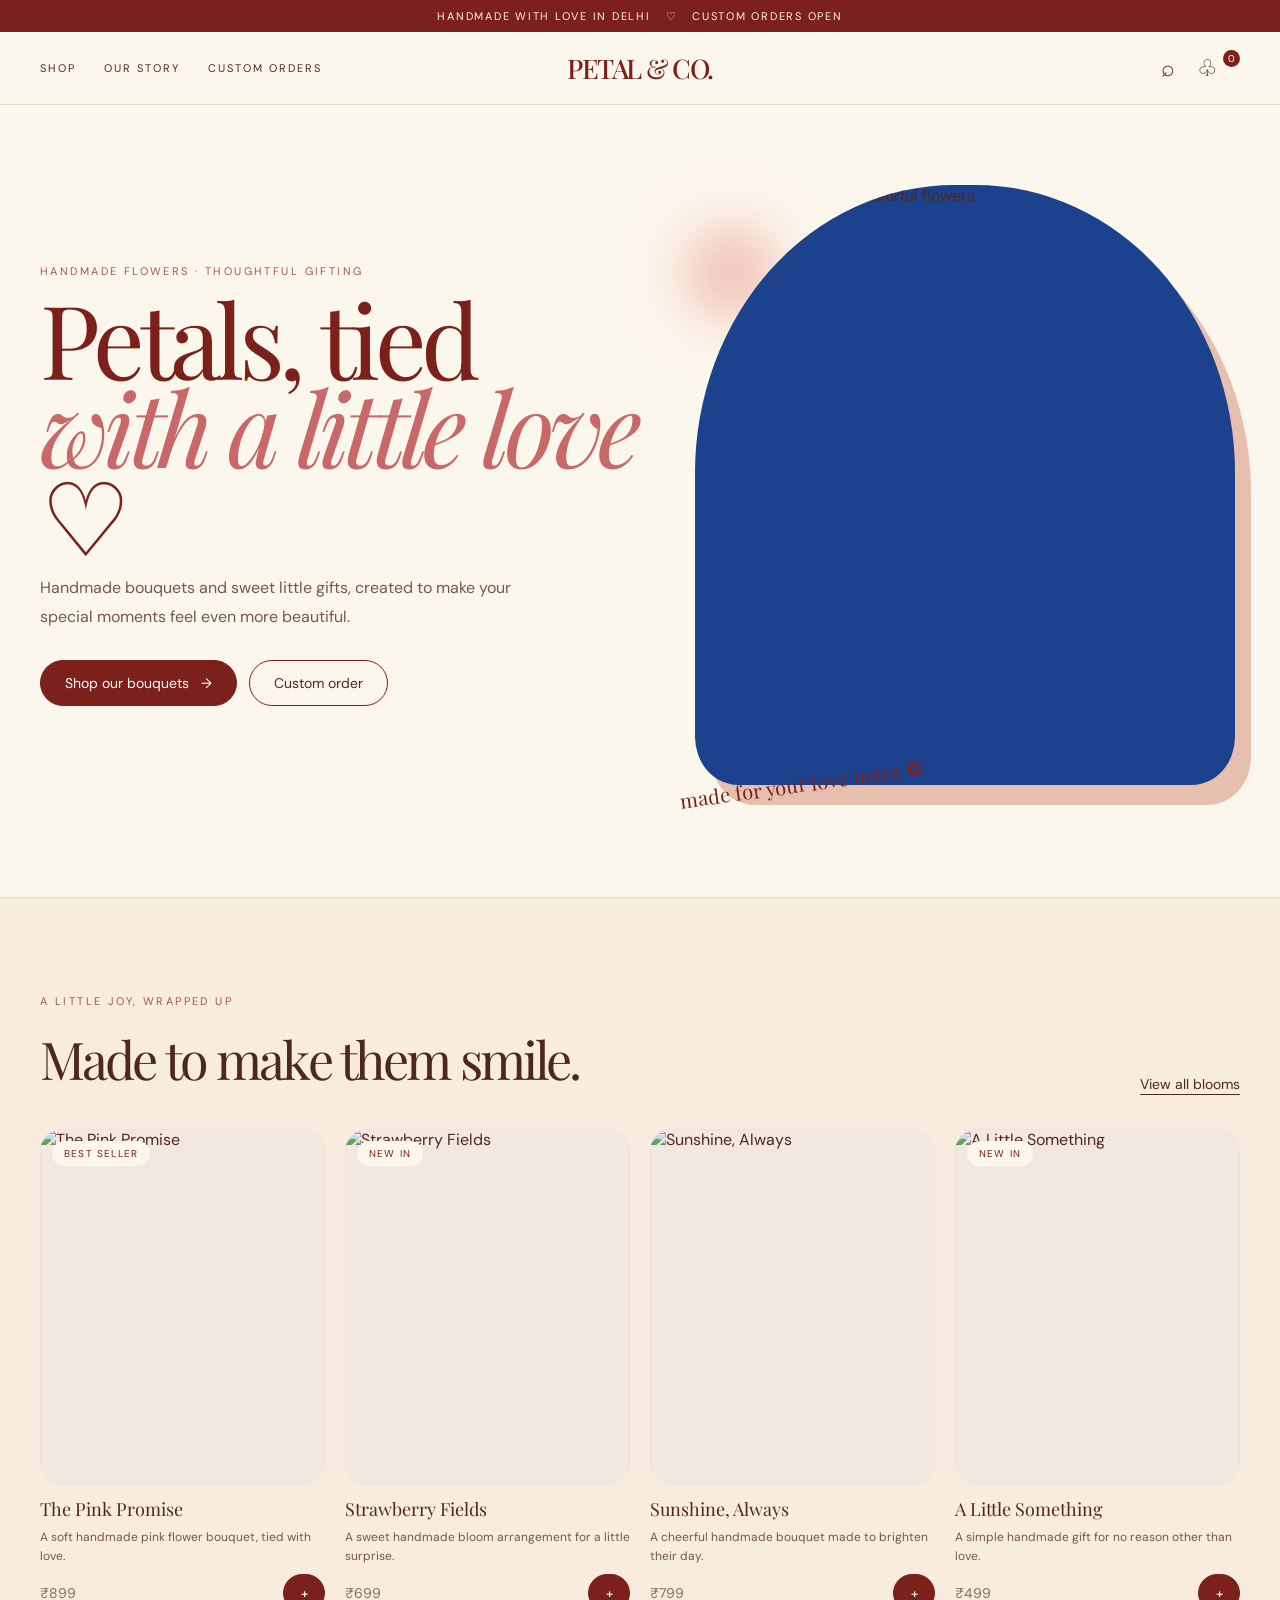
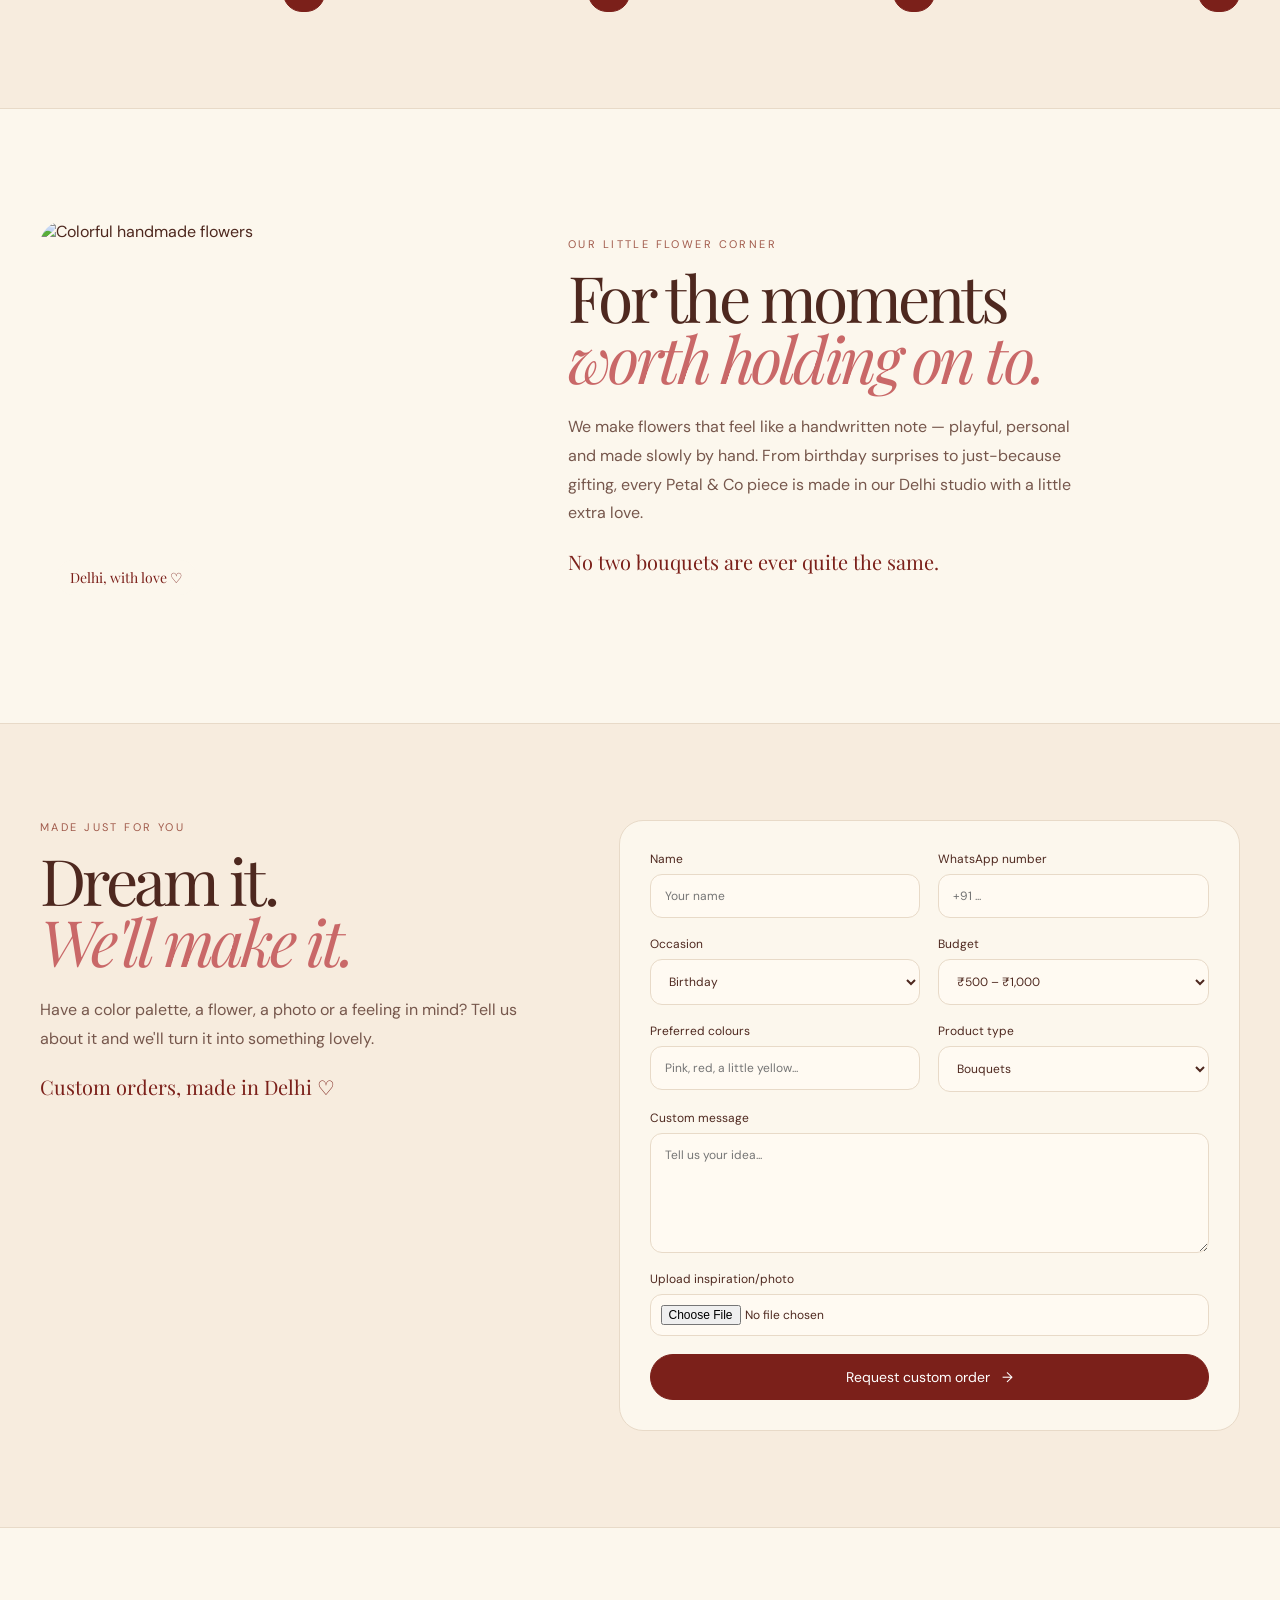
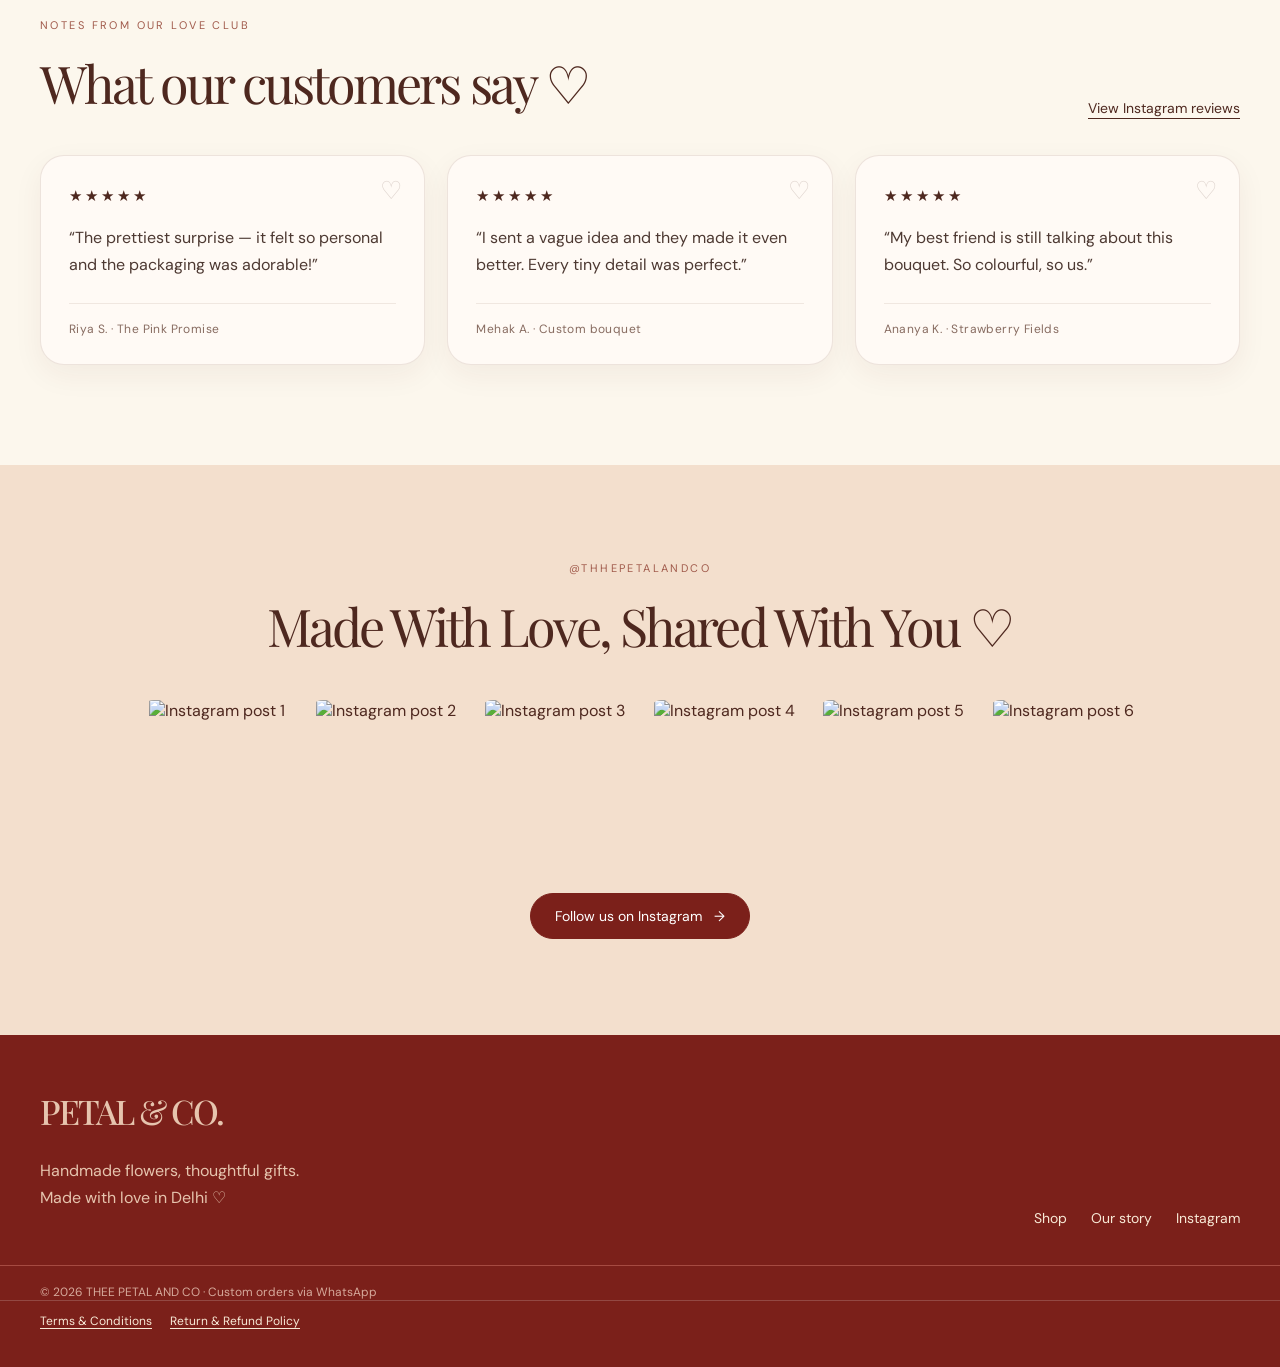
==== index.html @ c120585d "Add files via upload" ====
<!doctype html>
<html lang="en">

<head>
  <meta charset="UTF-8">

  <meta
    name="viewport"
    content="width=device-width, initial-scale=1"
  >

  <meta
    name="description"
    content="Handmade bouquets and thoughtful gifts from THEE PETAL AND CO., made with love in Delhi."
  >

  <title>
    THEE PETAL AND CO. — Handmade flowers, tied with love
  </title>

  <link rel="stylesheet" href="style.css">
</head>


<body>


  <div class="announcement">
    HANDMADE WITH LOVE IN DELHI
    <span>♡</span>
    CUSTOM ORDERS OPEN
  </div>


  <header class="site-header">

    <div class="nav-wrap">

      <button
        class="icon-button mobile-only"
        id="menu-open"
        aria-label="Open menu"
      >
        ☰
      </button>


      <nav class="desktop-nav">

        <a href="shop.html">
          Shop
        </a>

        <a href="#story">
          Our story
        </a>

        <a href="#custom">
          Custom orders
        </a>

      </nav>


      <a class="brand" href="#top">
        PETAL <span>&amp;</span> CO.
      </a>


      <div class="actions">

        <button
          class="icon-button search-button"
          aria-label="Search"
          type="button"
        >
          ⌕
        </button>

        <button
          class="icon-button"
          id="bag-button"
          aria-label="Shopping bag"
          type="button"
        >
          ♧
        </button>

        <span
          class="cart-count"
          id="cart-count"
          hidden
        >
          0
        </span>

      </div>

    </div>

  </header>


  <!-- SEARCH OVERLAY -->

  <div
    class="search-overlay"
    id="search-overlay"
    aria-hidden="true"
  >

    <div class="search-overlay-inner">

      <div class="search-top">

        <p class="eyebrow">
          find your little something
        </p>

        <button
          type="button"
          class="search-close"
          id="search-close"
          aria-label="Close search"
        >
          ×
        </button>

      </div>


      <div class="search-box">

        <span class="search-symbol">
          ⌕
        </span>

        <input
          type="search"
          id="product-search"
          placeholder="Search bouquets, gifts..."
          autocomplete="off"
        >

        <button
          type="button"
          id="search-clear"
          aria-label="Clear search"
          hidden
        >
          ×
        </button>

      </div>


      <div
        class="search-hint"
        id="search-hint"
      >
        Try “pink”, “bouquet” or “gift”
      </div>


      <div
        class="search-results"
        id="search-results"
      ></div>

    </div>

  </div>


  <!-- MOBILE MENU -->

  <aside
    class="mobile-drawer"
    id="mobile-drawer"
    aria-hidden="true"
  >

    <button
      class="drawer-close"
      id="menu-close"
      aria-label="Close menu"
    >
      ×
    </button>

    <nav>

      <a href="shop.html">
        Shop
      </a>

      <a href="#story">
        Our story
      </a>

      <a href="#custom">
        Custom orders
      </a>

    </nav>

  </aside>


  <div
    class="drawer-backdrop"
    id="drawer-backdrop"
  ></div>


  <!-- CART DRAWER -->

  <div
    class="cart-backdrop"
    id="cart-backdrop"
  ></div>


  <aside
    class="cart-drawer"
    id="cart-drawer"
  >

    <div class="cart-header">

      <h2>
        Your Bag
      </h2>

      <button
        type="button"
        class="cart-close"
        id="cart-close"
        aria-label="Close bag"
      >
        ×
      </button>

    </div>


    <div
      class="cart-items"
      id="cart-items"
    >

      <div
        class="cart-empty"
        id="cart-empty"
      >

        <p>
          Your bag is empty ♡
        </p>

        <a
          href="shop.html"
          class="button outline"
        >
          Continue shopping
        </a>

      </div>

    </div>


    <div class="cart-footer">

      <div class="cart-total-row">

        <span>
          Total
        </span>

        <strong id="cart-total">
          ₹0
        </strong>

      </div>


      <button
        type="button"
        class="button primary full customise-order"
        id="customise-order"
      >
        Customise / Order
        <span>→</span>
      </button>

    </div>

  </aside>


  <main id="top">


    <!-- HERO -->

    <section class="hero page-width">

      <div class="hero-copy">

        <p class="eyebrow">
          handmade flowers · thoughtful gifting
        </p>

        <h1>
          Petals, tied
          <br>
          <em>with a little love</em> ♡
        </h1>

        <p class="lead">
          Handmade bouquets and sweet little gifts,
          created to make your special moments feel
          even more beautiful.
        </p>

        <div class="button-row">

          <a
            class="button primary"
            href="shop.html"
          >
            Shop our bouquets
            <span>→</span>
          </a>

          <a
            class="button outline"
            href="#custom"
          >
            Custom order
          </a>

        </div>

      </div>


      <div class="hero-art">

        <div class="orb"></div>

        <div class="logo-frame">

          <img
            src="https://hebbkx1anhila5yf.public.blob.vercel-storage.com/799934652_18100947485058674_1029647408730804085_n-KwMiQW55khA2cXm9RGORSX95VHV2y5.jpg"
            alt="Petal & Co logo over colorful flowers"
          >

        </div>

        <p>
          made for your love notes ✿
        </p>

      </div>

    </section>


    <!-- SHOP PREVIEW -->

    <section
      class="shop-section"
      id="shop"
    >

      <div class="page-width">

        <div class="section-heading">

          <div>

            <p class="eyebrow">
              a little joy, wrapped up
            </p>

            <h2>
              Made to make them smile.
            </h2>

          </div>


          <a href="shop.html">
            View all blooms
          </a>

        </div>


        <div
          class="products"
          id="products"
        ></div>

      </div>

    </section>


    <!-- STORY -->

    <section
      class="story page-width"
      id="story"
    >

      <div class="story-image">

        <img
          src="https://images.unsplash.com/photo-1526047932273-341f2a7631f9?auto=format&fit=crop&w=900&q=85"
          alt="Colorful handmade flowers"
        >

        <span>
          Delhi, with love ♡
        </span>

      </div>


      <div class="story-copy">

        <p class="eyebrow">
          our little flower corner
        </p>

        <h2>
          For the moments
          <br>
          <em>worth holding on to.</em>
        </h2>

        <p class="lead">
          We make flowers that feel like a handwritten
          note — playful, personal and made slowly by
          hand. From birthday surprises to just-because
          gifting, every Petal &amp; Co piece is made in
          our Delhi studio with a little extra love.
        </p>

        <p class="signature">
          No two bouquets are ever quite the same.
        </p>

      </div>

    </section>


    <!-- CUSTOM ORDER -->

    <section
      class="custom-section"
      id="custom"
    >

      <div class="custom-grid page-width">


        <div class="custom-copy">

          <p class="eyebrow">
            made just for you
          </p>

          <h2>
            Dream it.
            <br>
            <em>We'll make it.</em>
          </h2>

          <p>
            Have a color palette, a flower, a photo
            or a feeling in mind? Tell us about it and
            we'll turn it into something lovely.
          </p>

          <p class="signature">
            Custom orders, made in Delhi ♡
          </p>

        </div>


        <form
          class="custom-form"
          id="custom-form"
          action="https://script.google.com/macros/s/AKfycbwiGE4hTomAmuLKBkcWrBIxkSrXA91c80O09oahNABFZpQYgQApSgpXk7b2-28GDaDP/exec"
          method="POST"
          target="hidden-form"
        >


          <label>

            Name

            <input
              required
              name="name"
              placeholder="Your name"
            >

          </label>


          <label>

            WhatsApp number

            <input
              required
              name="whatsapp"
              placeholder="+91 ..."
            >

          </label>


          <label>

            Occasion

            <select name="occasion">

              <option>Birthday</option>
              <option>Anniversary</option>
              <option>Just because</option>
              <option>Other</option>

            </select>

          </label>


          <label>

            Budget

            <select
              name="budget"
              id="budget"
            >

              <option value="₹500 – ₹1,000">
                ₹500 – ₹1,000
              </option>

              <option value="₹1,000 – ₹2,000">
                ₹1,000 – ₹2,000
              </option>

              <option value="₹2,000+">
                ₹2,000+
              </option>

            </select>

          </label>


          <label>

            Preferred colours

            <input
              name="colours"
              placeholder="Pink, red, a little yellow..."
            >

          </label>


          <label>

            Product type

            <select
              name="product"
              id="product"
            >

              <option value="Bouquets">
                Bouquets
              </option>

              <option value="Handmade Flowers">
                Handmade Flowers
              </option>

              <option value="Gift Hampers">
                Gift Hampers
              </option>

              <option value="Birthday Gifts">
                Birthday Gifts
              </option>

              <option value="Anniversary Gifts">
                Anniversary Gifts
              </option>

              <option value="Just Because">
                Just Because
              </option>

              <option value="Custom Gifts">
                Custom Gifts
              </option>

            </select>

          </label>


          <label class="full">

            Custom message

            <textarea
              name="message"
              id="message"
              rows="3"
              placeholder="Tell us your idea..."
            ></textarea>

          </label>


          <label class="full file-label">

            Upload inspiration/photo

            <input
              type="file"
              id="photo"
              name="photo"
              accept="image/*"
            >

            <input
              type="hidden"
              id="photoData"
              name="photoData"
            >

            <input
              type="hidden"
              id="photoName"
              name="photoName"
            >

            <input
              type="hidden"
              id="photoMimeType"
              name="photoMimeType"
            >

          </label>


          <button
            class="button primary full"
            type="submit"
          >
            Request custom order
            <span>→</span>
          </button>


          <p
            class="form-success full"
            id="form-success"
            hidden
          >
            Thank you — your request has been received ♡
          </p>


        </form>

      </div>

    </section>


    <!-- HIDDEN SUBMISSION FRAME -->

    <iframe
      name="hidden-form"
      style="display:none;"
    ></iframe>


    <!-- REVIEWS -->

    <section class="reviews page-width">

      <div class="section-heading">

        <div>

          <p class="eyebrow">
            notes from our love club
          </p>

          <h2>
            What our customers say ♡
          </h2>

        </div>

        <a
          href="https://instagram.com/thhepetalandco"
          target="_blank"
          rel="noreferrer"
        >
          View Instagram reviews
        </a>

      </div>


      <div class="review-grid">


        <article>

          <div class="stars">
            ★★★★★
          </div>

          <p>
            “The prettiest surprise — it felt so
            personal and the packaging was adorable!”
          </p>

          <small>
            Riya S. · The Pink Promise
          </small>

        </article>


        <article>

          <div class="stars">
            ★★★★★
          </div>

          <p>
            “I sent a vague idea and they made it
            even better. Every tiny detail was perfect.”
          </p>

          <small>
            Mehak A. · Custom bouquet
          </small>

        </article>


        <article>

          <div class="stars">
            ★★★★★
          </div>

          <p>
            “My best friend is still talking about
            this bouquet. So colourful, so us.”
          </p>

          <small>
            Ananya K. · Strawberry Fields
          </small>

        </article>


      </div>

    </section>


    <!-- INSTAGRAM -->

    <section class="instagram">

      <div class="page-width center">

        <p class="eyebrow">
          @thhepetalandco
        </p>

        <h2>
          Made With Love, Shared With You ♡
        </h2>

        <div
          class="instagram-grid"
          id="instagram-grid"
        ></div>

        <a
          class="button primary"
          href="https://instagram.com/thhepetalandco"
          target="_blank"
          rel="noreferrer"
        >
          Follow us on Instagram
          <span>→</span>
        </a>

      </div>

    </section>


  </main>


  <!-- FOOTER -->

  <footer>

    <div class="footer-inner page-width">

      <div>

        <p class="footer-brand">
          PETAL <span>&amp;</span> CO.
        </p>

        <p>
          Handmade flowers, thoughtful gifts.
          <br>
          Made with love in Delhi ♡
        </p>

      </div>


      <div class="footer-links">

        <a href="shop.html">
          Shop
        </a>

        <a href="#story">
          Our story
        </a>

        <a
          href="https://instagram.com/thhepetalandco"
          target="_blank"
          rel="noreferrer"
        >
          Instagram
        </a>

      </div>

    </div>


    <div class="copyright page-width">

      © 2026 THEE PETAL AND CO ·
      Custom orders via WhatsApp

    </div>

    <div class="policy-links page-width">
      <a href="terms.html">Terms &amp; Conditions</a>
      <a href="refund.html">Return &amp; Refund Policy</a>
    </div>

  </footer>


  <script src="script.js"></script>


</body>

</html>
---- style.css ----
@import url('https://fonts.googleapis.com/css2?family=DM+Sans:wght@400;500;600&family=Playfair+Display:ital,wght@0,400;0,500;1,400&display=swap');

:root{
  --cream:#fcf7ed;
  --paper:#f7ecde;
  --pink:#e8b5aa;
  --blush:#f3dfcd;
  --red:#7b201a;
  --red-dark:#5d1713;
  --brown:#4e281f;
  --muted:#76574c;
  --line:#e8dac8;
}

*{
  box-sizing:border-box;
}

html{
  scroll-behavior:smooth;
}

body{
  margin:0;
  background:var(--cream);
  color:var(--brown);
  font-family:'DM Sans',sans-serif;
}

body.cart-open,
body.menu-open,
body.search-open{
  overflow:hidden;
}

a{
  color:inherit;
  text-decoration:none;
}

button,
input,
select,
textarea{
  font:inherit;
}

button{
  cursor:pointer;
}

.page-width{
  max-width:1280px;
  margin:auto;
  padding-left:40px;
  padding-right:40px;
}

/* ANNOUNCEMENT */

.announcement{
  background:var(--red);
  color:#fff4df;
  text-align:center;
  padding:9px 16px;
  font-size:11px;
  letter-spacing:.16em;
}

.announcement span{
  margin:0 10px;
}

/* HEADER */

.site-header{
  position:sticky;
  top:0;
  z-index:20;
  background:rgba(252,247,237,.95);
  border-bottom:1px solid var(--line);
  backdrop-filter:blur(12px);
}

.nav-wrap{
  max-width:1280px;
  margin:auto;
  height:72px;
  padding:0 40px;
  display:flex;
  align-items:center;
  justify-content:space-between;
}

.desktop-nav{
  display:flex;
  gap:28px;
  font-size:11px;
  text-transform:uppercase;
  letter-spacing:.18em;
}

.brand,
.footer-brand{
  position:absolute;
  left:50%;
  transform:translateX(-50%);
  font-family:'Playfair Display',serif;
  font-size:27px;
  font-weight:500;
  letter-spacing:-.06em;
  color:var(--red);
}

.brand span,
.footer-brand span{
  font-weight:400;
}

.actions{
  display:flex;
  align-items:center;
  gap:4px;
  margin-left:auto;
}

.icon-button{
  border:0;
  background:transparent;
  border-radius:50%;
  padding:9px;
  font-size:23px;
  color:var(--brown);
}

.icon-button:hover{
  background:#f3e5d2;
}

.cart-count{
  background:var(--red);
  color:#fff;
  border-radius:50%;
  font-size:10px;
  width:17px;
  height:17px;
  display:grid;
  place-items:center;
  margin-left:-8px;
  margin-top:-20px;
}

.mobile-only{
  display:none;
}

/* PREMIUM SEARCH */

.search-overlay{
  position:fixed;
  inset:0;
  z-index:200;
  background:rgba(252,247,237,.97);
  backdrop-filter:blur(18px);
  opacity:0;
  visibility:hidden;
  pointer-events:none;
  transition:opacity .3s ease,visibility .3s ease;
}

.search-overlay.open{
  opacity:1;
  visibility:visible;
  pointer-events:auto;
}

.search-overlay-inner{
  width:min(900px,92%);
  margin:0 auto;
  padding-top:90px;
}

.search-top{
  display:flex;
  align-items:center;
  justify-content:space-between;
  margin-bottom:28px;
}

.search-top .eyebrow{
  margin:0;
}

.search-close{
  width:46px;
  height:46px;
  border:1px solid var(--line);
  background:#fffaf2;
  border-radius:50%;
  font-size:28px;
  line-height:1;
  color:var(--brown);
  transition:.2s;
}

.search-close:hover{
  background:var(--red);
  color:#fff;
  border-color:var(--red);
}

.search-box{
  display:flex;
  align-items:center;
  gap:14px;
  background:#fffaf2;
  border:1px solid var(--line);
  border-radius:20px;
  padding:7px 12px 7px 20px;
  box-shadow:0 15px 45px rgba(78,40,31,.08);
}

.search-symbol{
  font-size:27px;
  color:var(--red);
}

#product-search{
  flex:1;
  border:0;
  outline:0;
  background:transparent;
  color:var(--brown);
  font-size:18px;
  padding:15px 0;
}

#product-search::placeholder{
  color:#aa8b7d;
}

#search-clear{
  border:0;
  background:transparent;
  width:40px;
  height:40px;
  border-radius:50%;
  font-size:24px;
  color:#8d6b60;
}

#search-clear:hover{
  background:#f3dfd2;
}

.search-hint{
  padding:18px 4px;
  color:#98766a;
  font-size:12px;
  letter-spacing:.04em;
}

.search-results{
  display:grid;
  gap:12px;
  max-height:58vh;
  overflow-y:auto;
  padding-right:5px;
}

.search-result-card{
  display:flex;
  align-items:center;
  gap:18px;
  background:#fffaf2;
  border:1px solid var(--line);
  border-radius:18px;
  padding:12px;
  cursor:pointer;
  transition:transform .2s ease,box-shadow .2s ease,border-color .2s ease;
}

.search-result-card:hover{
  transform:translateY(-2px);
  border-color:#d9b6a8;
  box-shadow:0 12px 30px rgba(78,40,31,.08);
}

.search-result-card img{
  width:76px;
  height:86px;
  object-fit:cover;
  border-radius:12px;
  flex-shrink:0;
}

.search-result-info{
  flex:1;
  min-width:0;
}

.search-result-info span{
  display:inline-block;
  font-size:9px;
  text-transform:uppercase;
  letter-spacing:.13em;
  color:var(--red);
  margin-bottom:5px;
}

.search-result-info h3{
  margin:0;
  font-family:'Playfair Display',serif;
  font-size:20px;
  font-weight:400;
  color:var(--brown);
}

.search-result-info p{
  margin:6px 0 0;
  color:#8b6b5e;
  font-size:13px;
}

.search-add-button{
  width:42px;
  height:42px;
  flex-shrink:0;
  border:0;
  border-radius:50%;
  background:var(--red);
  color:#fff;
  font-size:25px;
  line-height:1;
  transition:.2s;
}

.search-add-button:hover{
  background:var(--red-dark);
  transform:scale(1.05);
}

.search-no-results{
  text-align:center;
  padding:70px 20px;
  background:#fffaf2;
  border:1px solid var(--line);
  border-radius:22px;
}

.search-no-icon{
  font-family:'Playfair Display',serif;
  font-size:42px;
  color:var(--red);
  margin-bottom:10px;
}

.search-no-results h3{
  margin:0 0 8px;
  font-family:'Playfair Display',serif;
  font-size:28px;
  font-weight:400;
}

.search-no-results p{
  margin:0;
  color:#8d6b60;
  font-size:14px;
}

/* HERO */

.hero{
  display:grid;
  grid-template-columns:1.05fr .95fr;
  align-items:center;
  gap:40px;
  padding-top:80px;
  padding-bottom:112px;
}

.eyebrow{
  font-size:11px;
  letter-spacing:.22em;
  text-transform:uppercase;
  color:#a05a4b;
  margin:0 0 16px;
}

.hero h1,
.story h2,
.custom-copy h2,
h2{
  font-family:'Playfair Display',serif;
  font-weight:400;
  letter-spacing:-.055em;
}

.hero h1{
  font-size:clamp(62px,8vw,112px);
  line-height:.86;
  color:var(--red);
  margin:0;
}

.hero h1 em,
h2 em{
  color:#c96868;
  font-weight:400;
}

.lead{
  font-size:16px;
  line-height:1.8;
  color:var(--muted);
  max-width:520px;
}

.button-row{
  display:flex;
  gap:12px;
  flex-wrap:wrap;
  margin-top:28px;
}

.button{
  border-radius:999px;
  border:1px solid var(--red);
  padding:13px 24px;
  font-size:14px;
  display:inline-block;
  transition:.2s;
}

.button span{
  margin-left:8px;
}

.button.primary{
  background:var(--red);
  color:#fff;
  border-color:var(--red);
}

.button.primary:hover{
  background:var(--red-dark);
}

.button.outline:hover{
  background:#f4dfd2;
}


/* HERO ART */

.hero-art{
  position:relative;
  max-width:540px;
  margin:auto;
  width:100%;
}

.orb{
  position:absolute;
  left:-12px;
  top:40px;
  width:96px;
  height:96px;
  border-radius:50%;
  background:#f2c4ba;
  filter:blur(25px);
}

.logo-frame{
  position:relative;
  aspect-ratio:.9;
  overflow:hidden;
  border-radius:48% 48% 8% 8%;
  background:#1d428d;
  box-shadow:16px 20px 0 #e7bfae;
}

.logo-frame img,
.story-image img{
  width:100%;
  height:100%;
  display:block;
  object-fit:cover;
}

.hero-art>p{
  position:absolute;
  bottom:-32px;
  left:-16px;
  transform:rotate(-8deg);
  font:20px 'Playfair Display',serif;
  color:var(--red);
}


/* SHOP */

.shop-section{
  background:var(--paper);
  border-top:1px solid var(--line);
  border-bottom:1px solid var(--line);
  padding:96px 0;
}

.section-heading{
  display:flex;
  align-items:end;
  justify-content:space-between;
  gap:20px;
  margin-bottom:36px;
}

.section-heading h2{
  font-size:52px;
  margin:0;
}

.section-heading>a{
  text-decoration:underline;
  text-underline-offset:5px;
  font-size:14px;
}


/* PRODUCTS */

.products{
  display:grid;
  grid-template-columns:repeat(4,1fr);
  gap:20px;
}

.product-card{
  min-width:0;
}

.product-image-wrap{
  position:relative;
  aspect-ratio:.82;
  border-radius:22px;
  overflow:hidden;
  background:#e6d2bd;
}

.product-image{
  width:100%;
  height:100%;
  display:block;
  object-fit:cover;
  transition:transform .5s;
}

.product-card:hover .product-image{
  transform:scale(1.05);
}

.product-image-wrap:after{
  content:'';
  position:absolute;
  inset:0;
  box-shadow:inset 0 0 0 1px rgba(78,40,31,.04);
  pointer-events:none;
}

.product-tag{
  position:absolute;
  top:12px;
  left:12px;
  z-index:2;
  border-radius:999px;
  background:var(--cream);
  padding:6px 12px;
  font-size:10px;
  text-transform:uppercase;
  letter-spacing:.12em;
  color:var(--red);
}

.product-heart{
  position:absolute;
  top:12px;
  right:12px;
  z-index:3;
  border:0;
  background:rgba(255,255,255,.92);
  border-radius:50%;
  width:42px;
  height:42px;
  font-size:20px;
  color:var(--red);
}

.product-heart.saved{
  color:var(--red);
}

.product-info{
  padding-top:12px;
}

.product-info h3{
  font:18px 'Playfair Display',serif;
  margin:0;
}

.product-bottom{
  display:flex;
  align-items:center;
  justify-content:space-between;
  gap:8px;
}

.product-price{
  color:#8b6b5e;
  font-size:14px;
  margin-top:5px;
}

.add-to-bag{
  border:0;
  background:rgba(255,255,255,.92);
  border-radius:50%;
  width:42px;
  height:42px;
  font-size:21px;
  color:var(--brown);
  flex-shrink:0;
}

.add-to-bag:hover{
  background:#fff;
}


/* STORY */

.story{
  display:grid;
  grid-template-columns:.8fr 1.2fr;
  align-items:center;
  gap:80px;
  padding-top:112px;
  padding-bottom:112px;
}

.story-image{
  position:relative;
  max-width:390px;
  aspect-ratio:1;
  overflow:hidden;
  border-radius:24px;
}

.story-image span{
  position:absolute;
  left:16px;
  bottom:16px;
  background:var(--cream);
  padding:8px 14px;
  border-radius:999px;
  font:14px 'Playfair Display',serif;
  color:var(--red);
}

.story h2{
  font-size:64px;
  line-height:.95;
  margin:0 0 24px;
}

.signature{
  font:20px 'Playfair Display',serif;
  color:var(--red);
}


/* CUSTOM ORDER */

.custom-section{
  background:var(--paper);
  border-top:1px solid var(--line);
  border-bottom:1px solid var(--line);
  padding:96px 0;
}

.custom-grid{
  display:grid;
  grid-template-columns:.9fr 1.1fr;
  gap:70px;
  align-items:start;
}

.custom-copy h2{
  font-size:64px;
  line-height:.95;
  margin:0 0 24px;
}

.custom-copy>p:not(.eyebrow):not(.signature){
  color:var(--muted);
  line-height:1.8;
  max-width:480px;
}


/* CUSTOM FORM */

.custom-form{
  background:var(--cream);
  border:1px solid var(--line);
  border-radius:24px;
  padding:30px;
  display:grid;
  grid-template-columns:1fr 1fr;
  gap:18px;
}

.custom-form label{
  display:flex;
  flex-direction:column;
  gap:7px;
  font-size:12px;
  color:var(--brown);
}

.custom-form .full{
  grid-column:1 / -1;
}

.custom-form input,
.custom-form select,
.custom-form textarea{
  width:100%;
  border:1px solid var(--line);
  background:#fffaf2;
  color:var(--brown);
  border-radius:12px;
  padding:13px 14px;
  outline:none;
}

.custom-form input:focus,
.custom-form select:focus,
.custom-form textarea:focus{
  border-color:#b77a6d;
}

.custom-form textarea{
  min-height:120px;
  resize:vertical;
}

.custom-form input[type="file"]{
  padding:10px;
}

#form-success{
  background:#e7f1df;
  color:#38552d;
  border-radius:12px;
  padding:12px 14px;
  font-size:13px;
}

/* REVIEWS */

.reviews{
  padding-top:90px;
  padding-bottom:100px;
}

.reviews .section-heading{
  margin-bottom:38px;
}

.review-grid{
  display:grid;
  grid-template-columns:repeat(3,1fr);
  gap:22px;
}

.review-grid article{
  position:relative;
  background:#fffaf5;
  border:1px solid rgba(111,58,45,.12);
  border-radius:24px;
  padding:30px 28px 27px;
  min-height:205px;
  display:flex;
  flex-direction:column;
  justify-content:space-between;
  box-shadow:0 10px 30px rgba(79,42,31,.06);
  transition:transform .25s ease,box-shadow .25s ease;
}

.review-grid article:hover{
  transform:translateY(-5px);
  box-shadow:0 16px 35px rgba(79,42,31,.10);
}

.stars{
  font-size:15px;
  letter-spacing:3px;
  margin-bottom:18px;
}

.review-grid article p{
  margin:0;
  color:#4d3932;
  font-size:16px;
  line-height:1.7;
}

.review-grid article small{
  display:block;
  margin-top:24px;
  padding-top:17px;
  border-top:1px solid rgba(111,58,45,.10);
  color:#876b60;
  font-size:12px;
  letter-spacing:.4px;
}

.review-grid article::after{
  content:"♡";
  position:absolute;
  right:22px;
  top:18px;
  font-size:25px;
  opacity:.18;
}


/* INSTAGRAM */

.instagram{
  background:var(--blush);
  padding:96px 0;
  text-align:center;
}

.center h2{
  font-size:52px;
  margin:0;
}

.instagram-grid{
  display:grid;
  grid-template-columns:repeat(6,1fr);
  gap:16px;
  margin:40px auto;
  max-width:1000px;
}

.instagram-grid a{
  aspect-ratio:1;
  overflow:hidden;
  border-radius:14px;
}

.instagram-grid img{
  width:100%;
  height:100%;
  object-fit:cover;
  transition:.5s;
}

.instagram-grid a:hover img{
  transform:scale(1.1);
}


/* FOOTER */

footer{
  background:var(--red);
  color:#f8e9d6;
  padding:48px 0 22px;
}

.footer-inner{
  display:flex;
  justify-content:space-between;
  align-items:end;
  gap:30px;
}

.footer-brand{
  position:static;
  transform:none;
  color:#f8e9d6;
  margin:0;
  font-size:34px;
}

.footer-inner p{
  line-height:1.7;
  color:#e6c4ae;
}

.footer-links{
  display:flex;
  gap:24px;
  font-size:14px;
}

.copyright{
  border-top:1px solid #a64b42;
  margin-top:38px;
  padding-top:18px;
  color:#d6a99b;
  font-size:12px;
}


/* CART DRAWER */

.cart-backdrop{
  position:fixed;
  inset:0;
  background:rgba(40,20,15,.38);
  opacity:0;
  visibility:hidden;
  pointer-events:none;
  z-index:90;
  transition:.3s ease;
}

.cart-backdrop.open{
  opacity:1;
  visibility:visible;
  pointer-events:auto;
}

.cart-drawer{
  position:fixed;
  top:0;
  right:0;
  bottom:0;
  width:420px;
  max-width:92vw;
  background:var(--cream);
  z-index:100;
  transform:translateX(105%);
  visibility:hidden;
  transition:transform .35s ease,visibility .35s ease;
  display:flex;
  flex-direction:column;
  box-shadow:-12px 0 35px rgba(50,25,15,.15);
}

.cart-drawer.open{
  transform:translateX(0);
  visibility:visible;
}

.cart-header{
  flex-shrink:0;
  display:flex;
  align-items:center;
  justify-content:space-between;
  padding:24px;
  border-bottom:1px solid var(--line);
}

.cart-header h2{
  margin:0;
  font-family:'Playfair Display',serif;
  font-size:30px;
  font-weight:400;
}

.cart-close{
  border:0;
  background:transparent;
  font-size:32px;
  line-height:1;
  color:var(--brown);
  padding:4px 8px;
}

.cart-items{
  flex:1;
  min-height:0;
  overflow-y:auto;
  padding:20px;
}

.cart-empty{
  text-align:center;
  padding:60px 10px;
}

.cart-empty p{
  font-family:'Playfair Display',serif;
  font-size:22px;
  margin:0 0 24px;
}

.cart-item{
  display:flex;
  gap:14px;
  padding:14px 0;
  border-bottom:1px solid var(--line);
}

.cart-item-image{
  width:82px;
  height:100px;
  object-fit:cover;
  border-radius:12px;
  flex-shrink:0;
}

.cart-item-info{
  flex:1;
  min-width:0;
}

.cart-item-info h3{
  margin:0 0 5px;
  font-family:'Playfair Display',serif;
  font-size:17px;
  font-weight:400;
}

.cart-item-info p{
  margin:0 0 12px;
  font-size:14px;
  color:var(--muted);
}

.cart-item-bottom{
  display:flex;
  align-items:center;
  justify-content:space-between;
  gap:10px;
}

.quantity-controls{
  display:flex;
  align-items:center;
  gap:12px;
  border:1px solid var(--line);
  border-radius:999px;
  padding:4px 8px;
}

.quantity-controls button{
  border:0;
  background:transparent;
  font-size:18px;
  width:24px;
  height:24px;
  padding:0;
  color:var(--brown);
}

.quantity-controls span{
  font-size:13px;
  min-width:12px;
  text-align:center;
}

.cart-remove{
  border:0;
  background:transparent;
  color:#9b6257;
  font-size:11px;
  text-decoration:underline;
  padding:4px;
}

.cart-footer{
  flex-shrink:0;
  border-top:1px solid var(--line);
  padding:20px;
  background:var(--paper);
}

.cart-total-row{
  display:flex;
  align-items:center;
  justify-content:space-between;
  margin-bottom:16px;
  font-size:15px;
}

.cart-total-row strong{
  font-size:18px;
  color:var(--red);
}

.cart-footer .full{
  width:100%;
  text-align:center;
}


/* MOBILE MENU */

.mobile-drawer,
.drawer-backdrop{
  display:none;
}

/* Mobile menu is hidden on desktop and becomes a real drawer on mobile. */
@media(max-width:800px){

  .mobile-drawer{
    display:block;
    position:fixed;
    top:0;
    left:0;
    bottom:0;
    width:min(320px,86vw);
    background:var(--cream);
    z-index:160;
    transform:translateX(-105%);
    visibility:hidden;
    transition:transform .3s ease, visibility .3s ease;
    box-shadow:12px 0 35px rgba(50,25,15,.15);
    padding:78px 28px 30px;
    overflow-y:auto;
  }

  .mobile-drawer.open{
    transform:translateX(0);
    visibility:visible;
  }

  .mobile-drawer .drawer-close{
    position:absolute;
    top:18px;
    right:18px;
    width:42px;
    height:42px;
    border:1px solid var(--line);
    border-radius:50%;
    background:#fffaf2;
    color:var(--brown);
    font-size:28px;
    line-height:1;
  }

  .mobile-drawer nav{
    display:flex;
    flex-direction:column;
    gap:6px;
  }

  .mobile-drawer nav a{
    display:block;
    padding:17px 4px;
    border-bottom:1px solid var(--line);
    font-family:'Playfair Display',serif;
    font-size:25px;
    color:var(--brown);
  }

  .mobile-drawer nav a:active{
    color:var(--red);
  }

  .drawer-backdrop{
    display:block;
    position:fixed;
    inset:0;
    z-index:150;
    background:rgba(40,20,15,.38);
    opacity:0;
    visibility:hidden;
    pointer-events:none;
    transition:opacity .3s ease, visibility .3s ease;
  }

  .drawer-backdrop.open{
    opacity:1;
    visibility:visible;
    pointer-events:auto;
  }
}


/* MOBILE */

@media(max-width:800px){

  .page-width{
    padding-left:20px;
    padding-right:20px;
  }

  .nav-wrap{
    height:64px;
    padding:0 18px;
  }

  .desktop-nav{
    display:none;
  }

  .search-button{
    display:block;
  }

  .mobile-only{
    display:block;
  }

  .brand{
    font-size:23px;
  }

  .hero,
  .story,
  .custom-grid{
    grid-template-columns:1fr;
  }

  .hero{
    padding-top:56px;
    padding-bottom:80px;
  }

  .hero h1{
    font-size:64px;
  }

  .hero-art{
    margin-top:24px;
  }

  .shop-section,
  .custom-section,
  .instagram{
    padding:64px 0;
  }

  .section-heading{
    align-items:start;
    flex-direction:column;
  }

  .section-heading h2,
  .center h2{
    font-size:40px;
  }

  .section-heading>a{
    display:block;
  }

  .products{
    grid-template-columns:repeat(2,1fr);
    gap:28px 12px;
  }

  .product-image-wrap{
    border-radius:16px;
  }

  .product-info h3{
    font-size:16px;
  }

  .add-to-bag{
    width:38px;
    height:38px;
  }

  .story{
    gap:42px;
    padding-top:72px;
    padding-bottom:72px;
  }

  .story-image{
    max-width:none;
  }

  .story h2,
  .custom-copy h2{
    font-size:52px;
  }

  .custom-grid{
    gap:38px;
  }

  .custom-form{
    padding:22px;
    grid-template-columns:1fr;
  }

  .custom-form .full{
    grid-column:auto;
  }

  .review-grid{
    grid-template-columns:1fr;
    gap:14px;
  }

  .reviews{
    padding-top:65px;
    padding-bottom:70px;
  }

  .reviews .section-heading{
    margin-bottom:28px;
  }

  .reviews .section-heading>a{
    display:none;
  }

  .review-grid article{
    min-height:auto;
    padding:25px 22px;
    border-radius:20px;
  }

  .review-grid article p{
    font-size:15px;
    line-height:1.65;
  }

  .review-grid article small{
    margin-top:20px;
    padding-top:14px;
  }

  .instagram-grid{
    grid-template-columns:repeat(3,1fr);
    gap:7px;
    margin:30px auto;
  }

  .footer-inner{
    align-items:start;
    flex-direction:column;
  }

  .footer-links{
    flex-wrap:wrap;
  }


  /* CART */

  .cart-drawer{
    width:92vw;
    max-width:none;
  }

  .cart-header{
    padding:20px;
  }

  .cart-items{
    padding:16px;
  }

  .cart-footer{
    padding:16px;
  }

  .cart-item-image{
    width:72px;
    height:88px;
  }


  /* SEARCH */

  .search-overlay-inner{
    width:calc(100% - 32px);
    padding-top:30px;
  }

  .search-top{
    margin-bottom:20px;
  }

  .search-top .eyebrow{
    font-size:9px;
  }

  .search-close{
    width:42px;
    height:42px;
  }

  .search-box{
    border-radius:16px;
    padding-left:15px;
  }

  .search-symbol{
    font-size:23px;
  }

  #product-search{
    font-size:16px;
    padding:13px 0;
  }

  .search-results{
    max-height:65vh;
  }

  .search-result-card{
    gap:12px;
    padding:9px;
  }

  .search-result-card img{
    width:62px;
    height:72px;
    border-radius:10px;
  }

  .search-result-info h3{
    font-size:17px;
  }

  .search-add-button{
    width:38px;
    height:38px;
    font-size:22px;
  }
}

/* SMALL PHONES */

@media(max-width:380px){

  .hero h1{
    font-size:55px;
  }

  .products{
    gap:22px 10px;
  }

  .product-info h3{
    font-size:15px;
  }

  .product-price{
    font-size:13px;
  }

  .add-to-bag{
    width:34px;
    height:34px;
    font-size:18px;
  }

  .cart-drawer{
    width:96vw;
  }

  .search-overlay-inner{
    width:calc(100% - 24px);
  }

  .search-result-card img{
    width:56px;
    height:66px;
  }

  .search-result-info h3{
    font-size:15px;
  }

  .search-add-button{
    width:34px;
    height:34px;
  }

}

/* =========================
   SHOP PAGE
========================= */

.shop-page{
  padding-top:80px;
  padding-bottom:110px;
}

.shop-page-heading{
  text-align:center;
  max-width:760px;
  margin:0 auto 48px;
}

.shop-page-heading h1{
  font-family:'Playfair Display',serif;
  font-size:clamp(52px,7vw,88px);
  line-height:.9;
  font-weight:400;
  letter-spacing:-.055em;
  color:var(--red);
  margin:0 0 22px;
}

.shop-page-heading h1 em{
  color:#c96868;
  font-weight:400;
}

.shop-page-heading > p:last-child{
  max-width:560px;
  margin:0 auto;
  color:var(--muted);
  line-height:1.8;
}


/* =========================
   SHOP CATEGORIES
========================= */

.shop-categories{
  display:flex;
  align-items:center;
  justify-content:center;
  flex-wrap:wrap;
  gap:10px;
  margin-bottom:48px;
}

.category-button{
  border:1px solid var(--line);
  background:#fffaf2;
  color:var(--brown);
  border-radius:999px;
  padding:11px 18px;
  font-size:12px;
  transition:
    background .2s ease,
    color .2s ease,
    border-color .2s ease,
    transform .2s ease;
}

.category-button:hover{
  border-color:#c99a8c;
  transform:translateY(-1px);
}

.category-button.active{
  background:var(--red);
  border-color:var(--red);
  color:#fff;
}


/* =========================
   SHOP EMPTY
========================= */

.shop-empty{
  text-align:center;
  padding:80px 20px;
  border:1px solid var(--line);
  border-radius:24px;
  background:#fffaf2;
}

.shop-empty > div{
  font-family:'Playfair Display',serif;
  font-size:46px;
  color:var(--red);
}

.shop-empty h2{
  margin:8px 0;
  font-size:32px;
  font-weight:400;
}

.shop-empty p{
  margin:0;
  color:var(--muted);
}


/* =========================
   SHOP MOBILE
========================= */

@media(max-width:800px){

  .shop-page{
    padding-top:55px;
    padding-bottom:75px;
  }

  .shop-page-heading{
    margin-bottom:34px;
  }

  .shop-page-heading h1{
    font-size:55px;
  }

  .shop-categories{
    justify-content:flex-start;
    flex-wrap:nowrap;
    overflow-x:auto;
    padding-bottom:8px;
    margin-left:-20px;
    margin-right:-20px;
    padding-left:20px;
    padding-right:20px;
    scrollbar-width:none;
  }

  .shop-categories::-webkit-scrollbar{
    display:none;
  }

  .category-button{
    flex:0 0 auto;
    white-space:nowrap;
    padding:10px 15px;
  }

}

/* =========================
   SEARCH RESULT IMAGE FIX
========================= */

.search-result{
  display:grid;
  grid-template-columns:58px 1fr auto;
  align-items:center;
  gap:14px;
  width:100%;
  min-height:78px;
  padding:10px 12px;
  border:1px solid var(--line);
  border-radius:16px;
  background:#fffaf2;
  text-align:left;
  cursor:pointer;
}

.search-result img{
  width:58px !important;
  height:58px !important;
  min-width:58px;
  max-width:58px;
  object-fit:cover;
  border-radius:12px;
  display:block;
}

.search-result span{
  min-width:0;
}

.search-result strong{
  display:block;
  font-family:'Playfair Display',serif;
  font-size:17px;
  font-weight:500;
  color:var(--brown);
  white-space:nowrap;
  overflow:hidden;
  text-overflow:ellipsis;
}

.search-result small{
  display:block;
  margin-top:4px;
  font-size:11px;
  color:var(--muted);
}

.search-result b{
  font-size:13px;
  color:var(--red);
  white-space:nowrap;
}

.search-results{
  display:flex;
  flex-direction:column;
  gap:10px;
}

@media(max-width:600px){

  .search-result{
    grid-template-columns:52px 1fr auto;
    min-height:70px;
    padding:8px 10px;
    gap:12px;
  }

  .search-result img{
    width:52px !important;
    height:52px !important;
    min-width:52px;
    max-width:52px;
    border-radius:11px;
  }

  .search-result strong{
    font-size:15px;
  }

}

/* =========================
   PRODUCT IMAGE PERFORMANCE
========================= */

.product-image-wrap{
  aspect-ratio:4 / 5;
  overflow:hidden;
  position:relative;
  background:#f3e8df;
}

.product-image{
  width:100%;
  height:100%;
  object-fit:cover;
  display:block;
}

/* Search thumbnails */
.search-result img{
  width:58px !important;
  height:58px !important;
  object-fit:cover !important;
  display:block;
}

/* =========================================================
   FINAL PRODUCT + CART FIXES
   Home = fixed products | Shop = Google Sheet
========================================================= */

.product-description{
  margin:7px 0 0;
  color:var(--muted);
  font-size:12px;
  line-height:1.55;
  min-height:38px;
}

.product-bottom{
  display:flex;
  align-items:center;
  justify-content:space-between;
  gap:10px;
  margin-top:8px;
}

.product-price{
  margin-top:0;
  font-size:14px;
  color:#8b6b5e;
}

.add-to-bag{
  width:auto;
  min-width:42px;
  height:38px;
  padding:0 16px;
  border:1px solid var(--red);
  border-radius:999px;
  background:var(--red);
  color:#fff;
  font-size:13px;
  font-weight:500;
  line-height:1;
  transition:background .2s ease, transform .2s ease;
}

.add-to-bag:hover{
  background:var(--red-dark);
  transform:translateY(-1px);
}

.product-card .product-tag{
  z-index:3;
}

/* Shared cart: small, fixed-size product photos */
.cart-item{
  display:flex;
  align-items:flex-start;
  gap:12px;
  padding:14px 0;
  border-bottom:1px solid var(--line);
}

.cart-item-image{
  width:70px !important;
  height:80px !important;
  min-width:70px !important;
  max-width:70px !important;
  object-fit:cover !important;
  display:block;
  border-radius:11px;
  flex:0 0 70px;
}

.cart-item-info{
  flex:1;
  min-width:0;
}

.cart-item-info h3,
.cart-item-info strong{
  display:block;
  margin:0 0 5px;
  font-family:'Playfair Display',serif;
  font-size:16px;
  line-height:1.25;
  font-weight:400;
  color:var(--brown);
  overflow:hidden;
  text-overflow:ellipsis;
  white-space:nowrap;
}

.cart-item-info p{
  margin:0 0 9px;
  font-size:13px;
  color:var(--muted);
}

.cart-item-bottom{
  display:flex;
  align-items:center;
  justify-content:flex-start;
  gap:8px;
}

.quantity-controls{
  display:flex;
  align-items:center;
  gap:8px;
  border:1px solid var(--line);
  border-radius:999px;
  padding:3px 7px;
  background:#fffaf2;
}

.quantity-controls button{
  width:23px;
  height:23px;
  padding:0;
  border:0;
  background:transparent;
  color:var(--brown);
  font-size:17px;
  line-height:23px;
}

.quantity-controls span{
  min-width:14px;
  text-align:center;
  font-size:12px;
}

.cart-remove{
  flex-shrink:0;
  align-self:center;
  border:0;
  background:transparent;
  color:#9b6257;
  font-size:18px;
  line-height:1;
  padding:5px;
}

/* Support the older cart class too, in case an old cached JS is open. */
.cart-product{
  display:flex;
  align-items:flex-start;
  gap:12px;
  padding:14px 0;
  border-bottom:1px solid var(--line);
}

.cart-product-image{
  width:70px !important;
  height:80px !important;
  min-width:70px !important;
  overflow:hidden;
  border-radius:11px;
  flex:0 0 70px;
}

.cart-product-image img{
  width:70px !important;
  height:80px !important;
  object-fit:cover !important;
  display:block;
}

@media(max-width:800px){

  .product-description{
    font-size:11px;
    line-height:1.5;
    min-height:34px;
  }

  .add-to-bag{
    min-width:38px;
    height:36px;
    padding:0 13px;
    font-size:12px;
  }

  .cart-item-image{
    width:60px !important;
    height:70px !important;
    min-width:60px !important;
    max-width:60px !important;
    flex-basis:60px;
  }

  .cart-item-info h3,
  .cart-item-info strong{
    font-size:15px;
  }

  .cart-product-image{
    width:60px !important;
    height:70px !important;
    min-width:60px !important;
    flex-basis:60px;
  }

  .cart-product-image img{
    width:60px !important;
    height:70px !important;
  }
}

@media(max-width:380px){
  .product-description{
    font-size:10.5px;
  }

  .add-to-bag{
    min-width:34px;
    height:34px;
    padding:0 11px;
    font-size:11px;
  }
}


/* POLICY PAGES */
.policy-links{display:flex;gap:18px;padding-top:12px;padding-bottom:16px;border-top:1px solid rgba(255,255,255,.18);font-size:12px}
.policy-links a{color:inherit;text-decoration:underline;text-underline-offset:3px}
.site-policy{max-width:980px;margin:0 auto;padding:78px 40px 90px;color:var(--brown);background:var(--cream)}
.site-policy h1{margin:0 0 22px;font-family:'Playfair Display',serif;font-size:clamp(34px,4vw,48px);line-height:1.05;font-weight:400;letter-spacing:-.045em;color:var(--red)}
.site-policy p{margin:0 0 16px;font-size:14px;line-height:1.8;color:var(--muted)}
.site-policy strong{color:var(--brown)}
@media(max-width:700px){.policy-links{gap:14px;flex-wrap:wrap;padding-left:20px;padding-right:20px}.site-policy{padding:58px 28px 70px}.site-policy p{font-size:13px;line-height:1.75}}
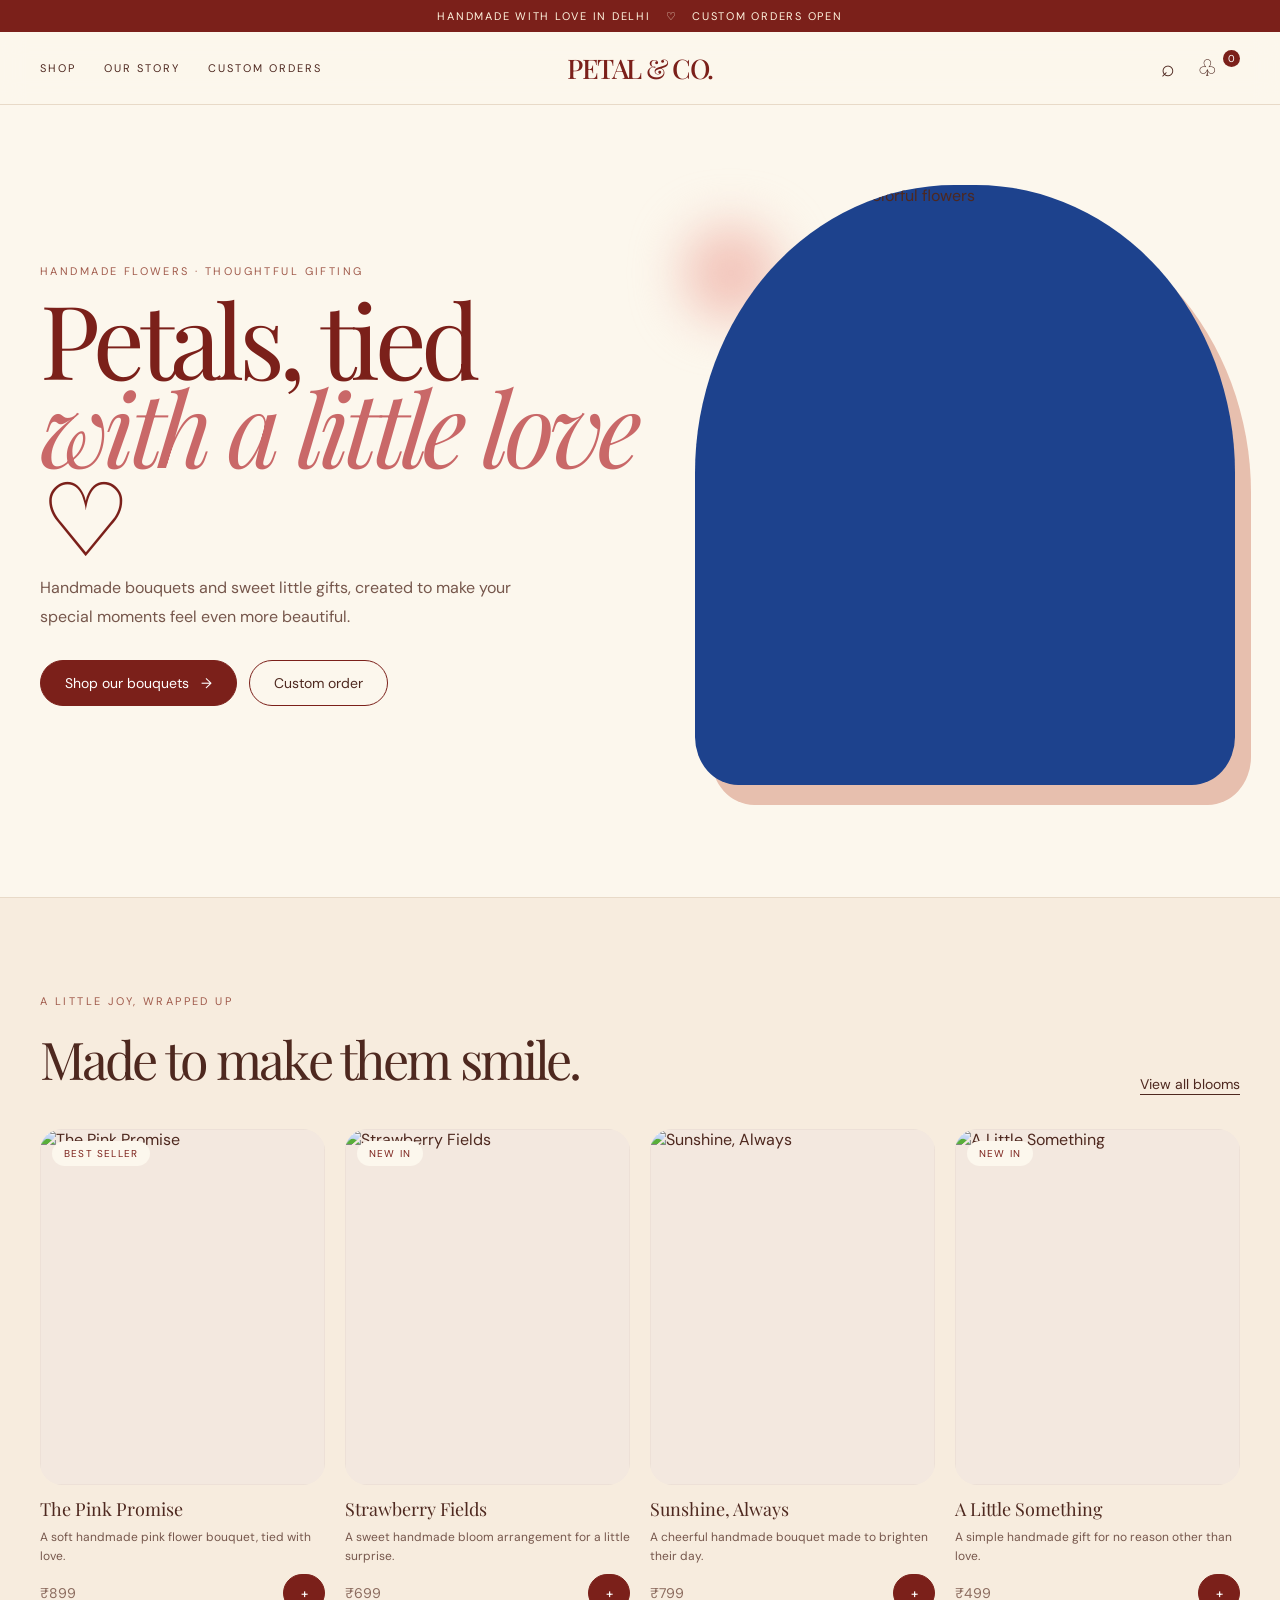
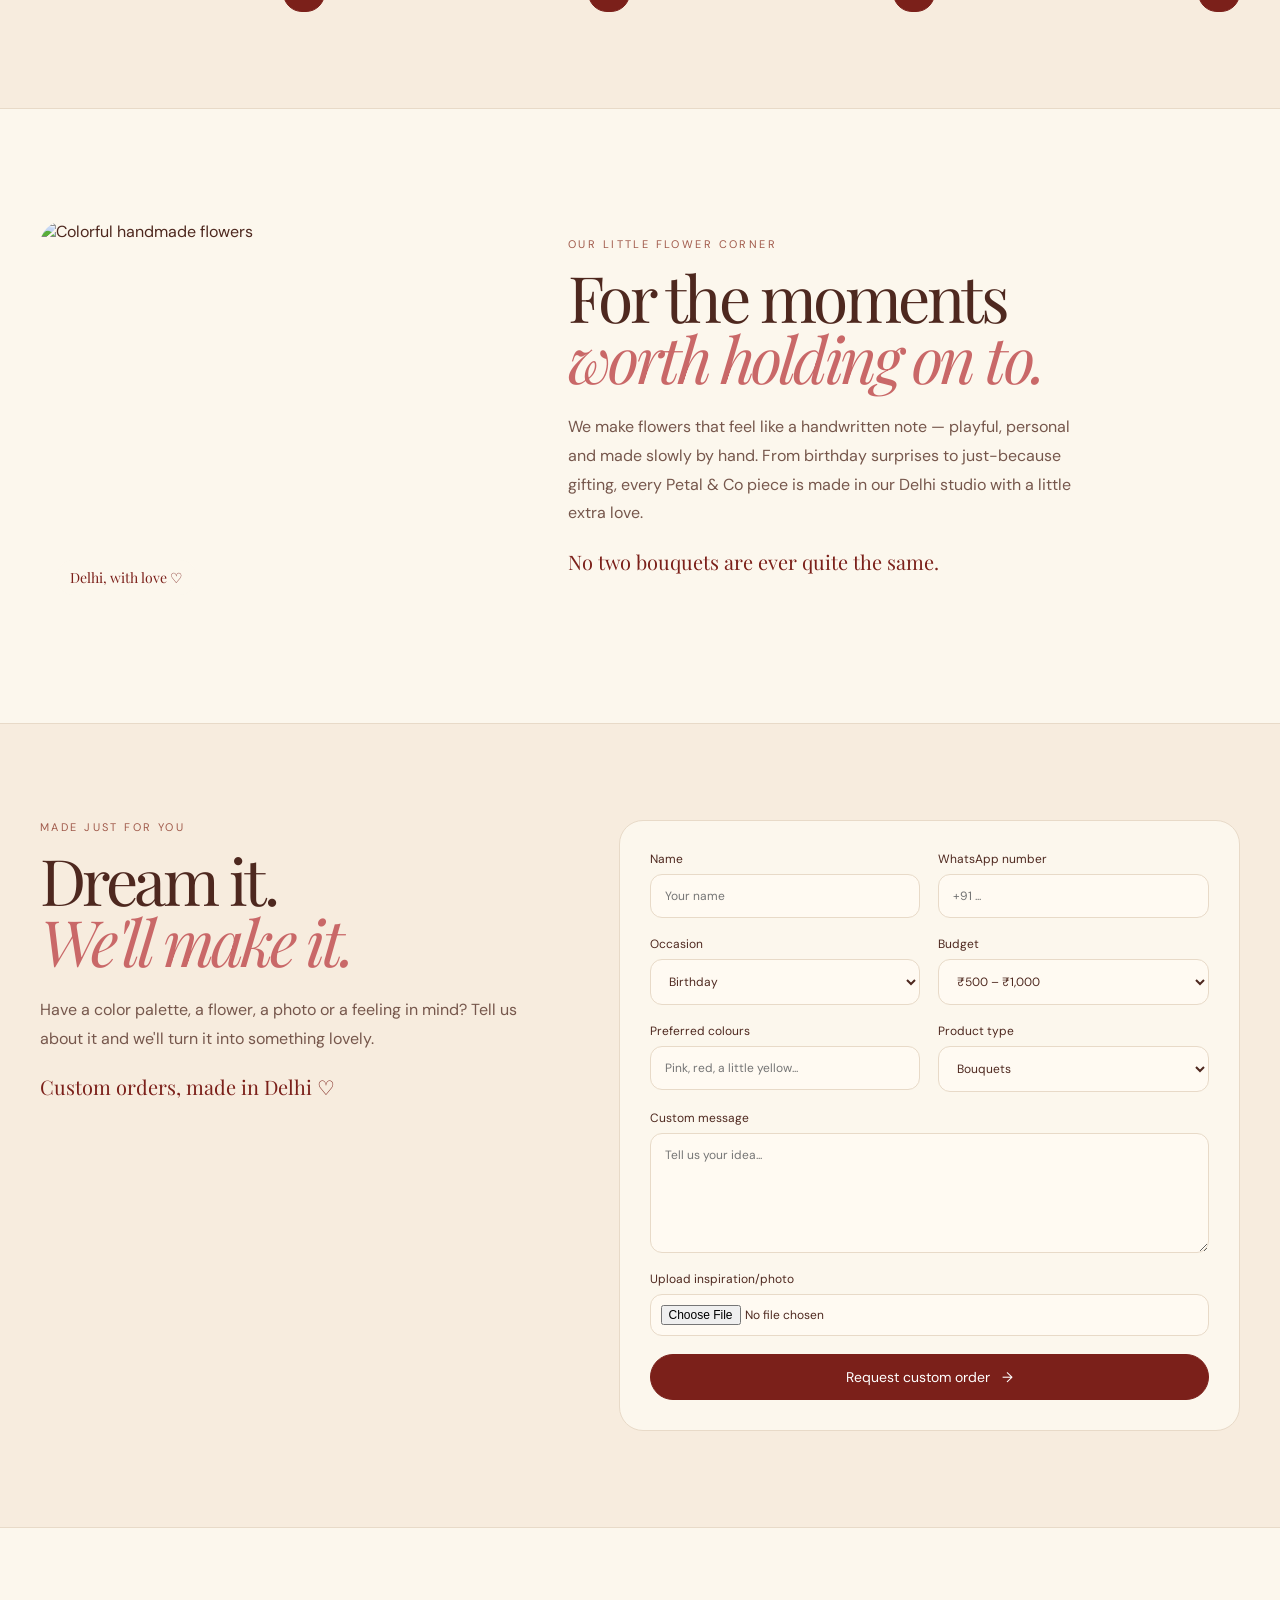
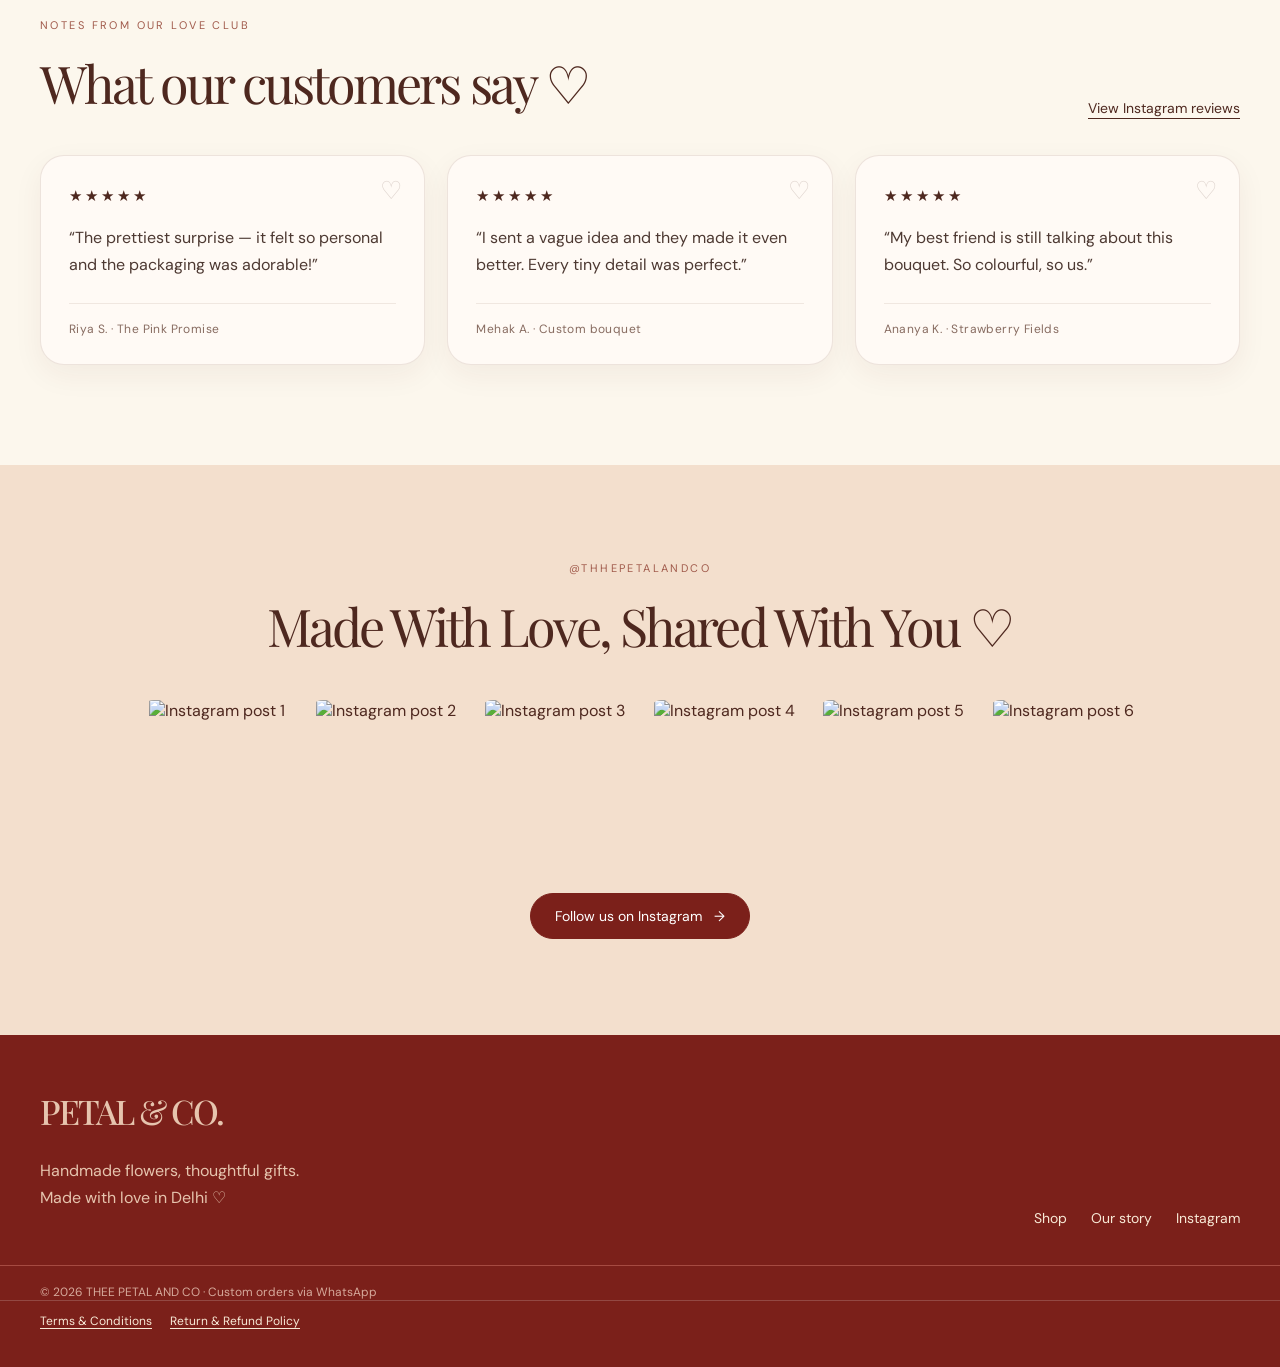
==== commit 8062be32: "Update index.html" ====
--- a/index.html
+++ b/index.html
@@ -359,10 +359,6 @@
 
         </div>
 
-        <p>
-          made for your love notes ✿
-        </p>
-
       </div>
 
     </section>
--- a/style.css
+++ b/style.css
@@ -1978,3 +1978,15 @@
 .site-policy p{margin:0 0 16px;font-size:14px;line-height:1.8;color:var(--muted)}
 .site-policy strong{color:var(--brown)}
 @media(max-width:700px){.policy-links{gap:14px;flex-wrap:wrap;padding-left:20px;padding-right:20px}.site-policy{padding:58px 28px 70px}.site-policy p{font-size:13px;line-height:1.75}}
+
+* {
+  -webkit-tap-highlight-color: transparent;
+}
+
+button,
+a,
+input,
+select,
+textarea {
+  -webkit-tap-highlight-color: transparent;
+}
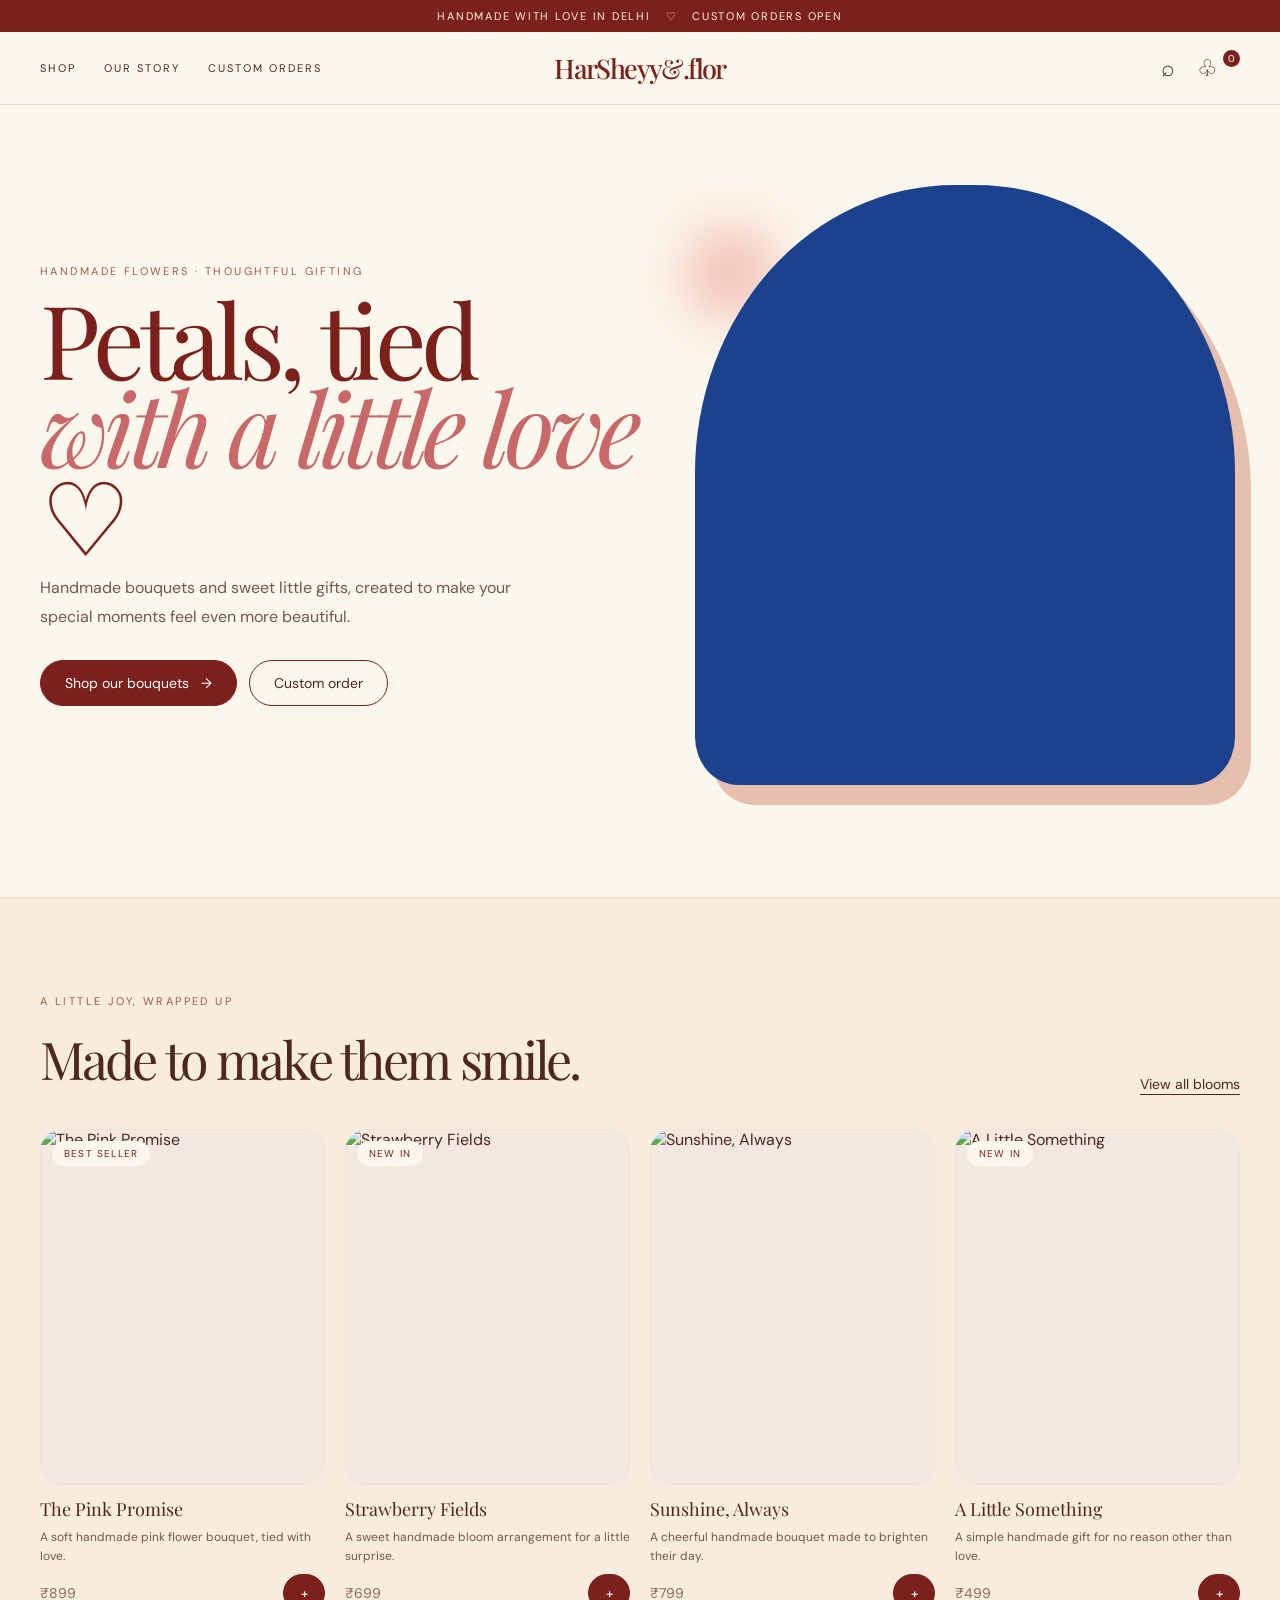
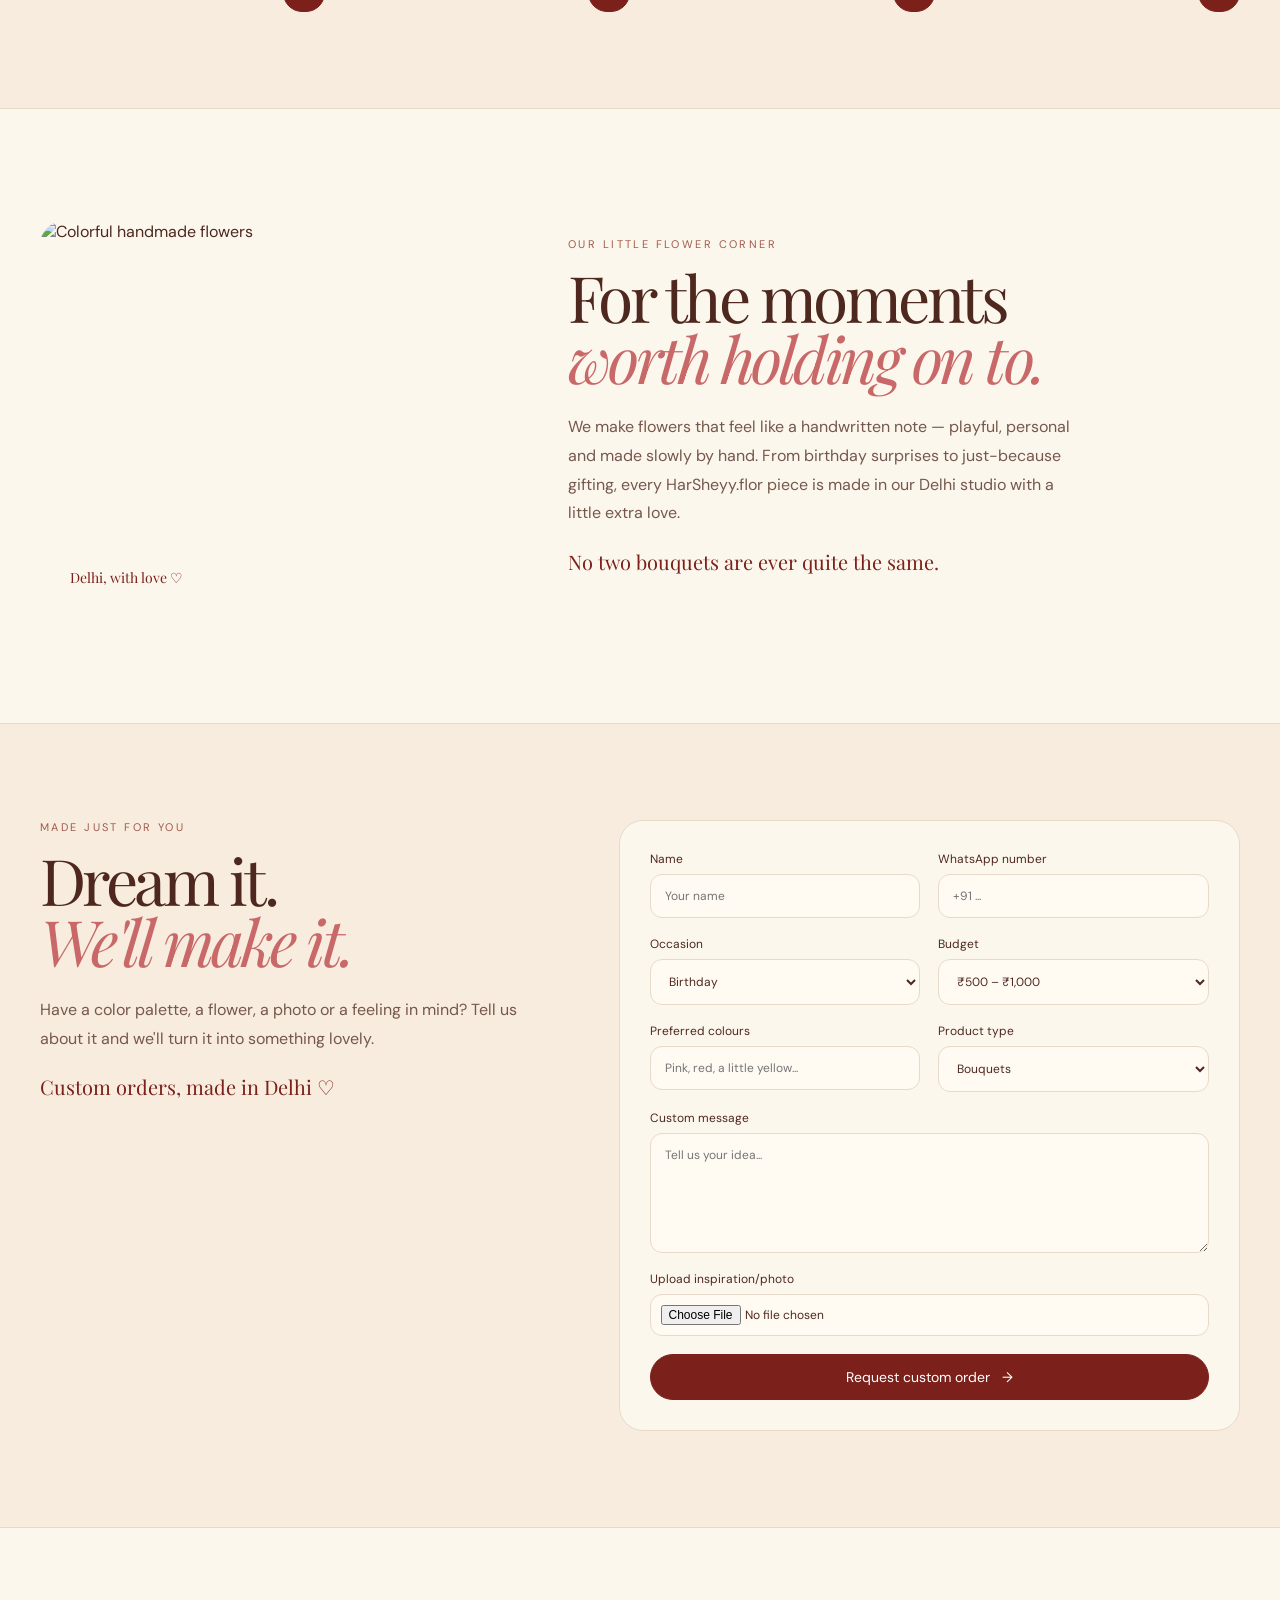
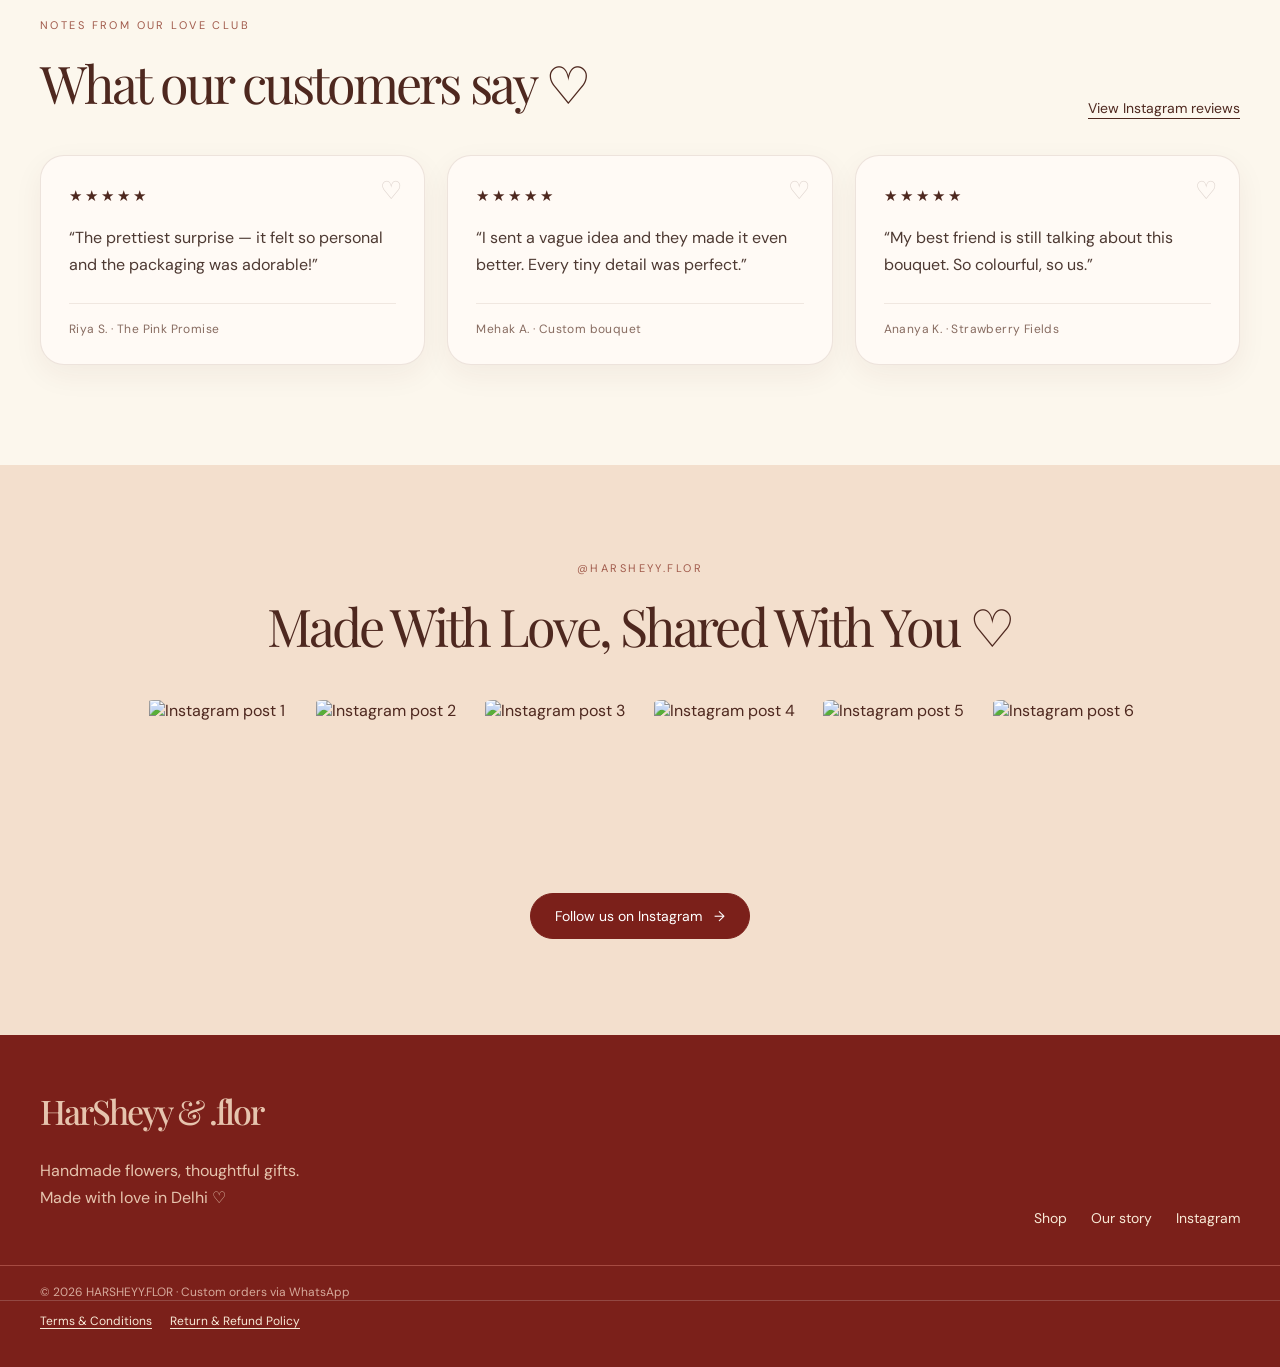
==== commit 823999e9: "Update index.html" ====
--- a/index.html
+++ b/index.html
@@ -11,16 +11,17 @@
 
   <meta
     name="description"
-    content="Handmade bouquets and thoughtful gifts from THEE PETAL AND CO., made with love in Delhi."
+    content="Handmade bouquets and thoughtful gifts from HarSheyy.flor, made with love in Delhi."
   >
 
   <title>
-    THEE PETAL AND CO. — Handmade flowers, tied with love
+    HarSheyy.flor — Handmade flowers, tied with love
   </title>
 
   <link rel="stylesheet" href="style.css">
 </head>
 
+<link rel="icon" type="image/png" href="logo.png">
 
 <body>
 
@@ -63,7 +64,7 @@
 
 
       <a class="brand" href="#top">
-        PETAL <span>&amp;</span> CO.
+        HarSheyy<span>&amp;</span>.flor
       </a>
 
 
@@ -353,8 +354,8 @@
         <div class="logo-frame">
 
           <img
-            src="https://hebbkx1anhila5yf.public.blob.vercel-storage.com/799934652_18100947485058674_1029647408730804085_n-KwMiQW55khA2cXm9RGORSX95VHV2y5.jpg"
-            alt="Petal & Co logo over colorful flowers"
+            src="logo.png"
+            alt="HarSheyy.flor logo"
           >
 
         </div>
@@ -442,7 +443,7 @@
           We make flowers that feel like a handwritten
           note — playful, personal and made slowly by
           hand. From birthday surprises to just-because
-          gifting, every Petal &amp; Co piece is made in
+          gifting, every HarSheyy.flor piece is made in
           our Delhi studio with a little extra love.
         </p>
 
@@ -719,7 +720,7 @@
         </div>
 
         <a
-          href="https://instagram.com/thhepetalandco"
+          href="https://instagram.com/harsheyy.flor"
           target="_blank"
           rel="noreferrer"
         >
@@ -798,7 +799,7 @@
       <div class="page-width center">
 
         <p class="eyebrow">
-          @thhepetalandco
+          @harsheyy.flor
         </p>
 
         <h2>
@@ -812,7 +813,7 @@
 
         <a
           class="button primary"
-          href="https://instagram.com/thhepetalandco"
+          href="https://instagram.com/harsheyy.flor"
           target="_blank"
           rel="noreferrer"
         >
@@ -837,7 +838,7 @@
       <div>
 
         <p class="footer-brand">
-          PETAL <span>&amp;</span> CO.
+          HarSheyy <span>&amp;</span> .flor
         </p>
 
         <p>
@@ -860,7 +861,7 @@
         </a>
 
         <a
-          href="https://instagram.com/thhepetalandco"
+          href="https://instagram.com/harsheyy.flor"
           target="_blank"
           rel="noreferrer"
         >
@@ -874,7 +875,7 @@
 
     <div class="copyright page-width">
 
-      © 2026 THEE PETAL AND CO ·
+      © 2026 HARSHEYY.FLOR ·
       Custom orders via WhatsApp
 
     </div>
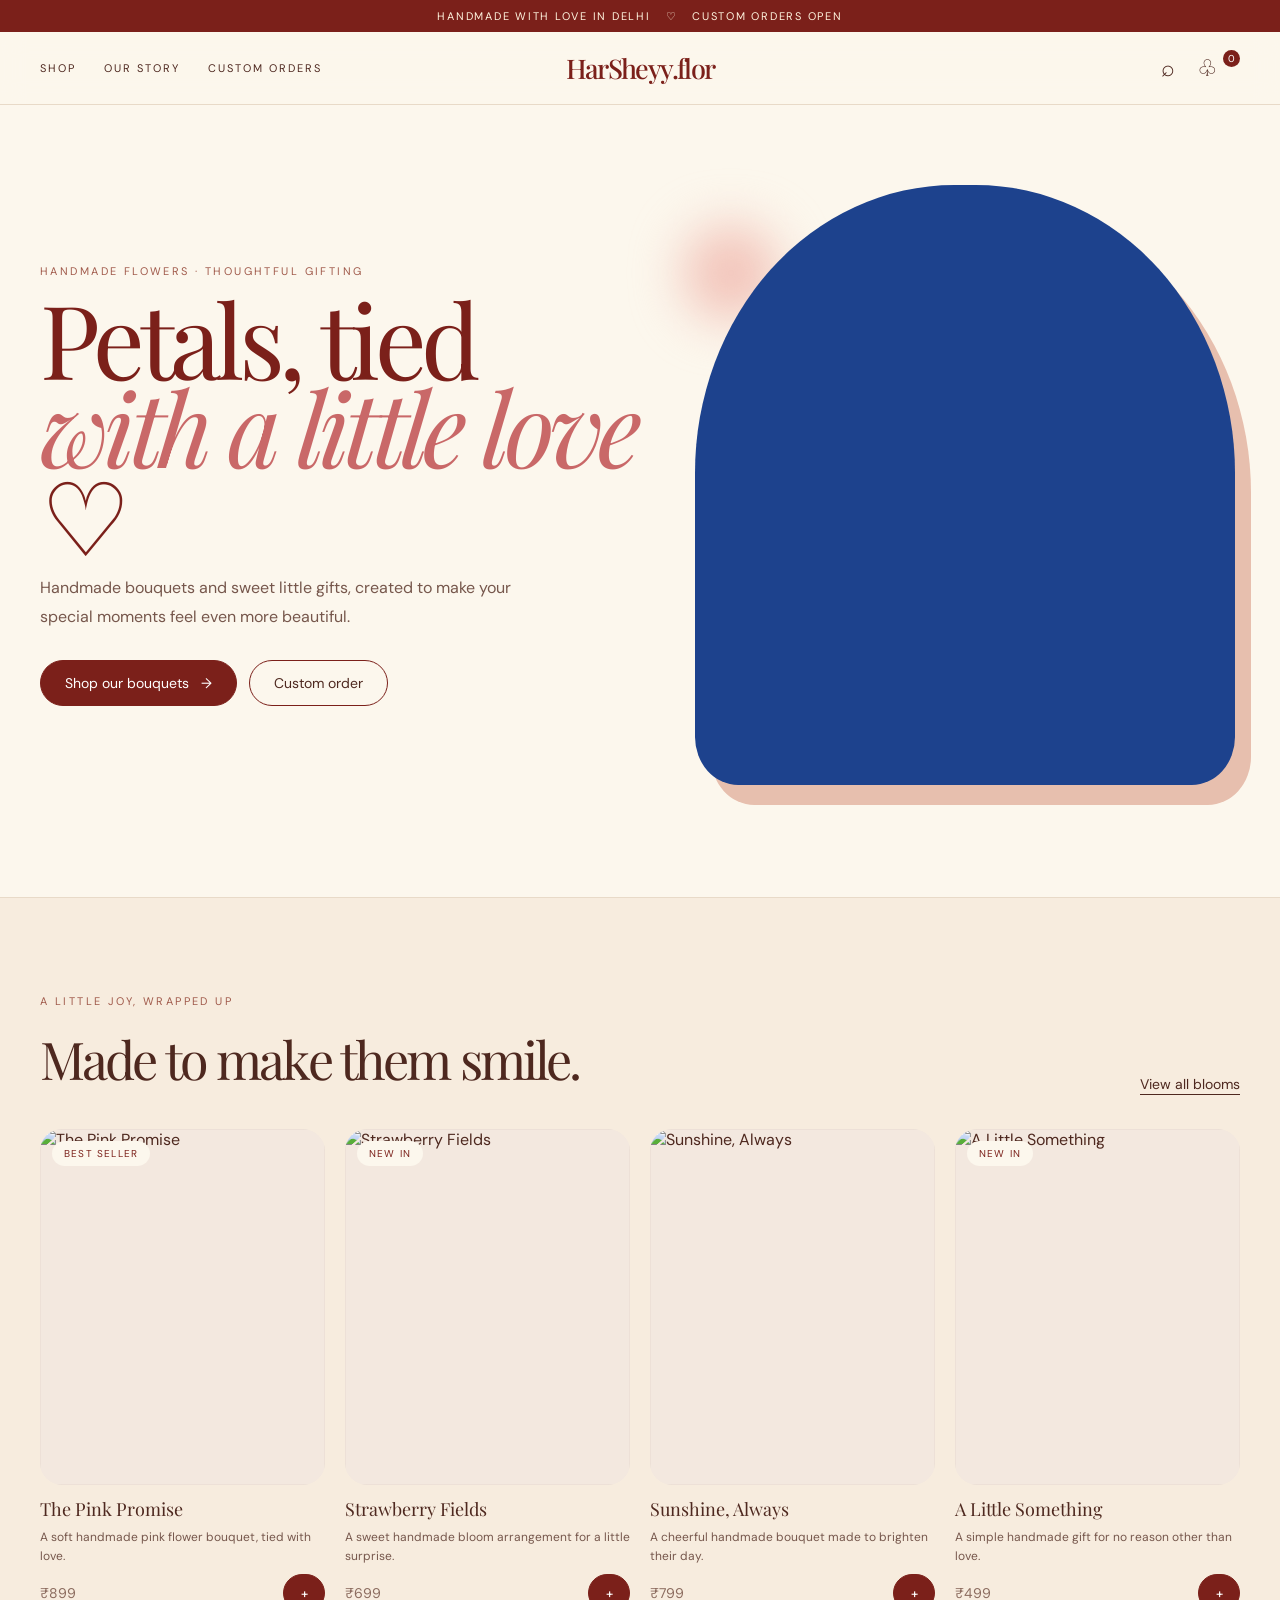
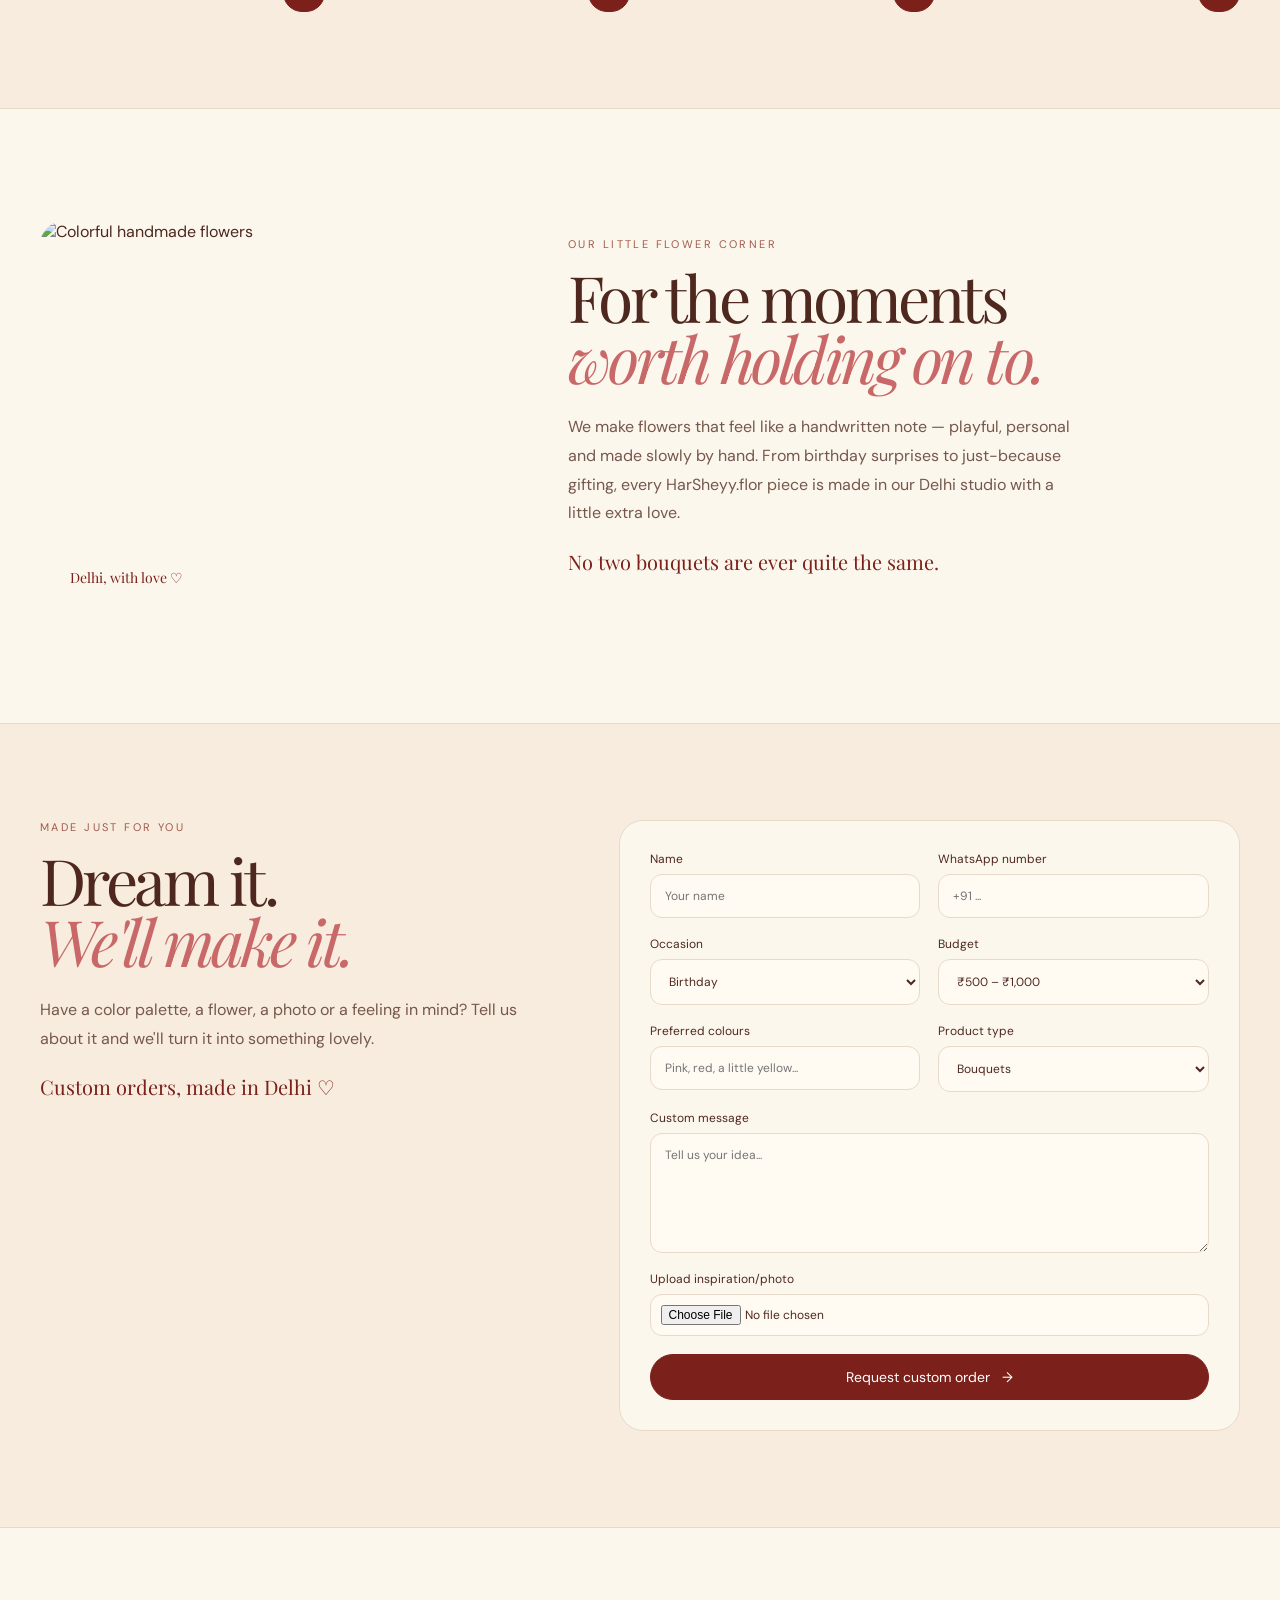
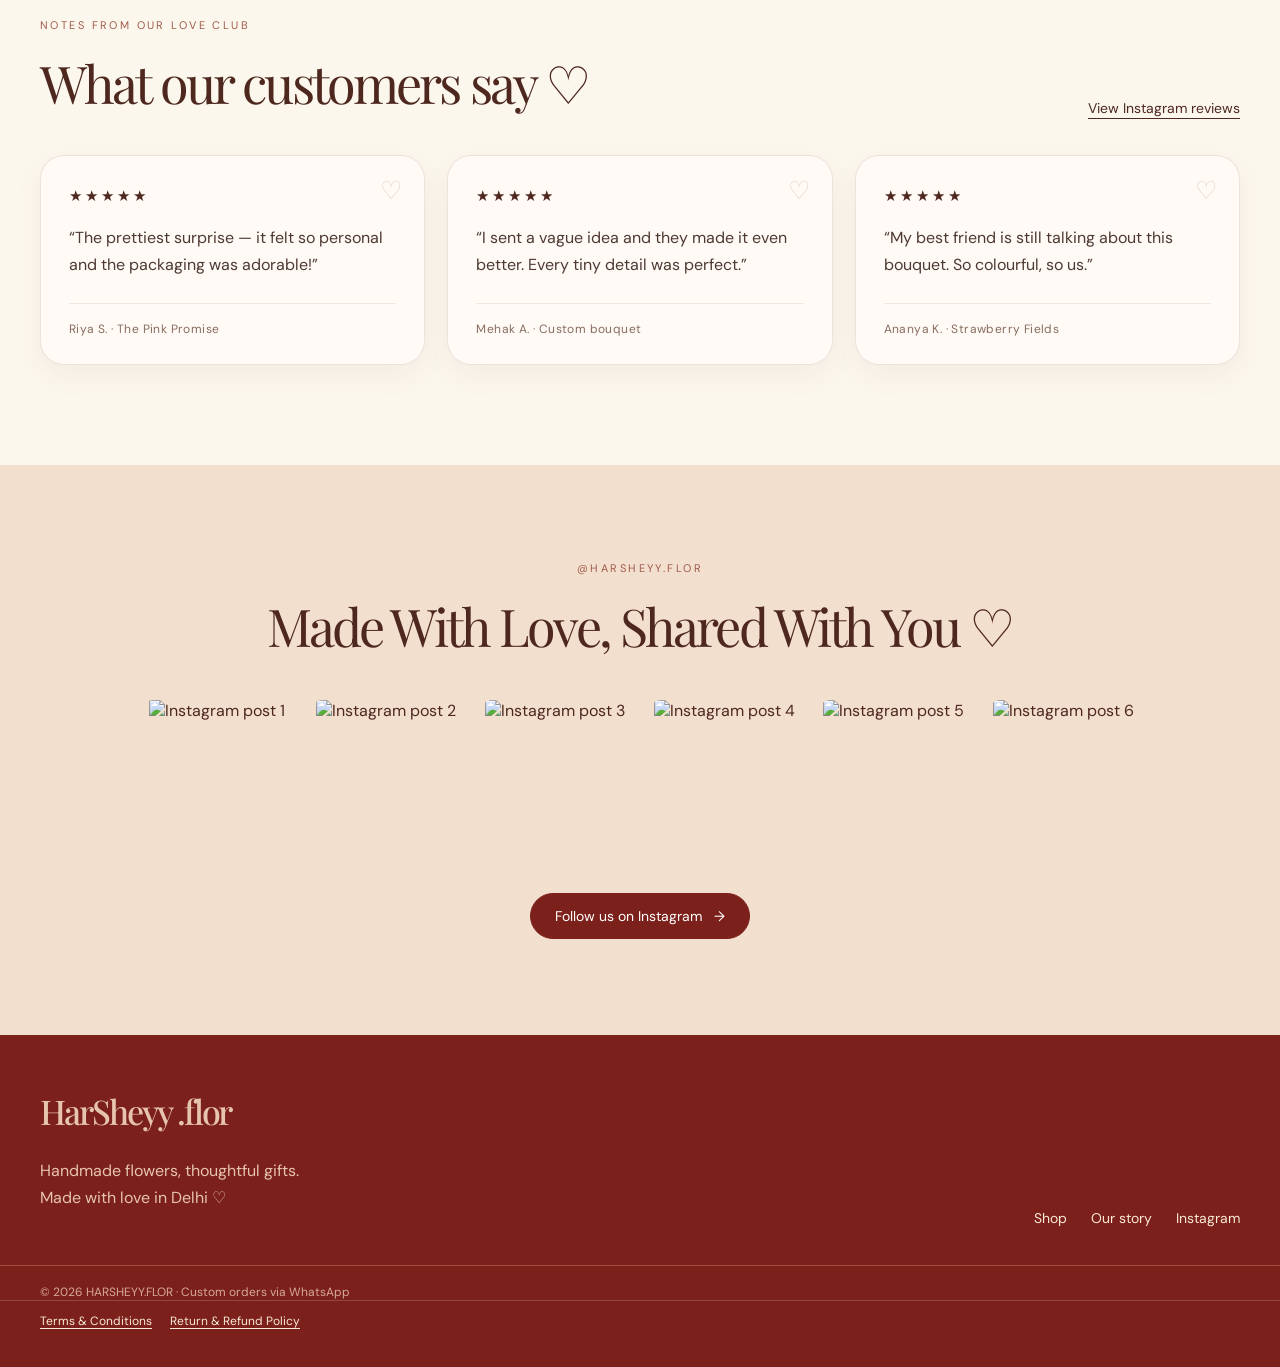
==== commit 9b949918: "Update index.html" ====
--- a/index.html
+++ b/index.html
@@ -64,7 +64,7 @@
 
 
       <a class="brand" href="#top">
-        HarSheyy<span>&amp;</span>.flor
+        HarSheyy<span></span>.flor
       </a>
 
 
@@ -838,7 +838,7 @@
       <div>
 
         <p class="footer-brand">
-          HarSheyy <span>&amp;</span> .flor
+          HarSheyy <span></span> .flor
         </p>
 
         <p>
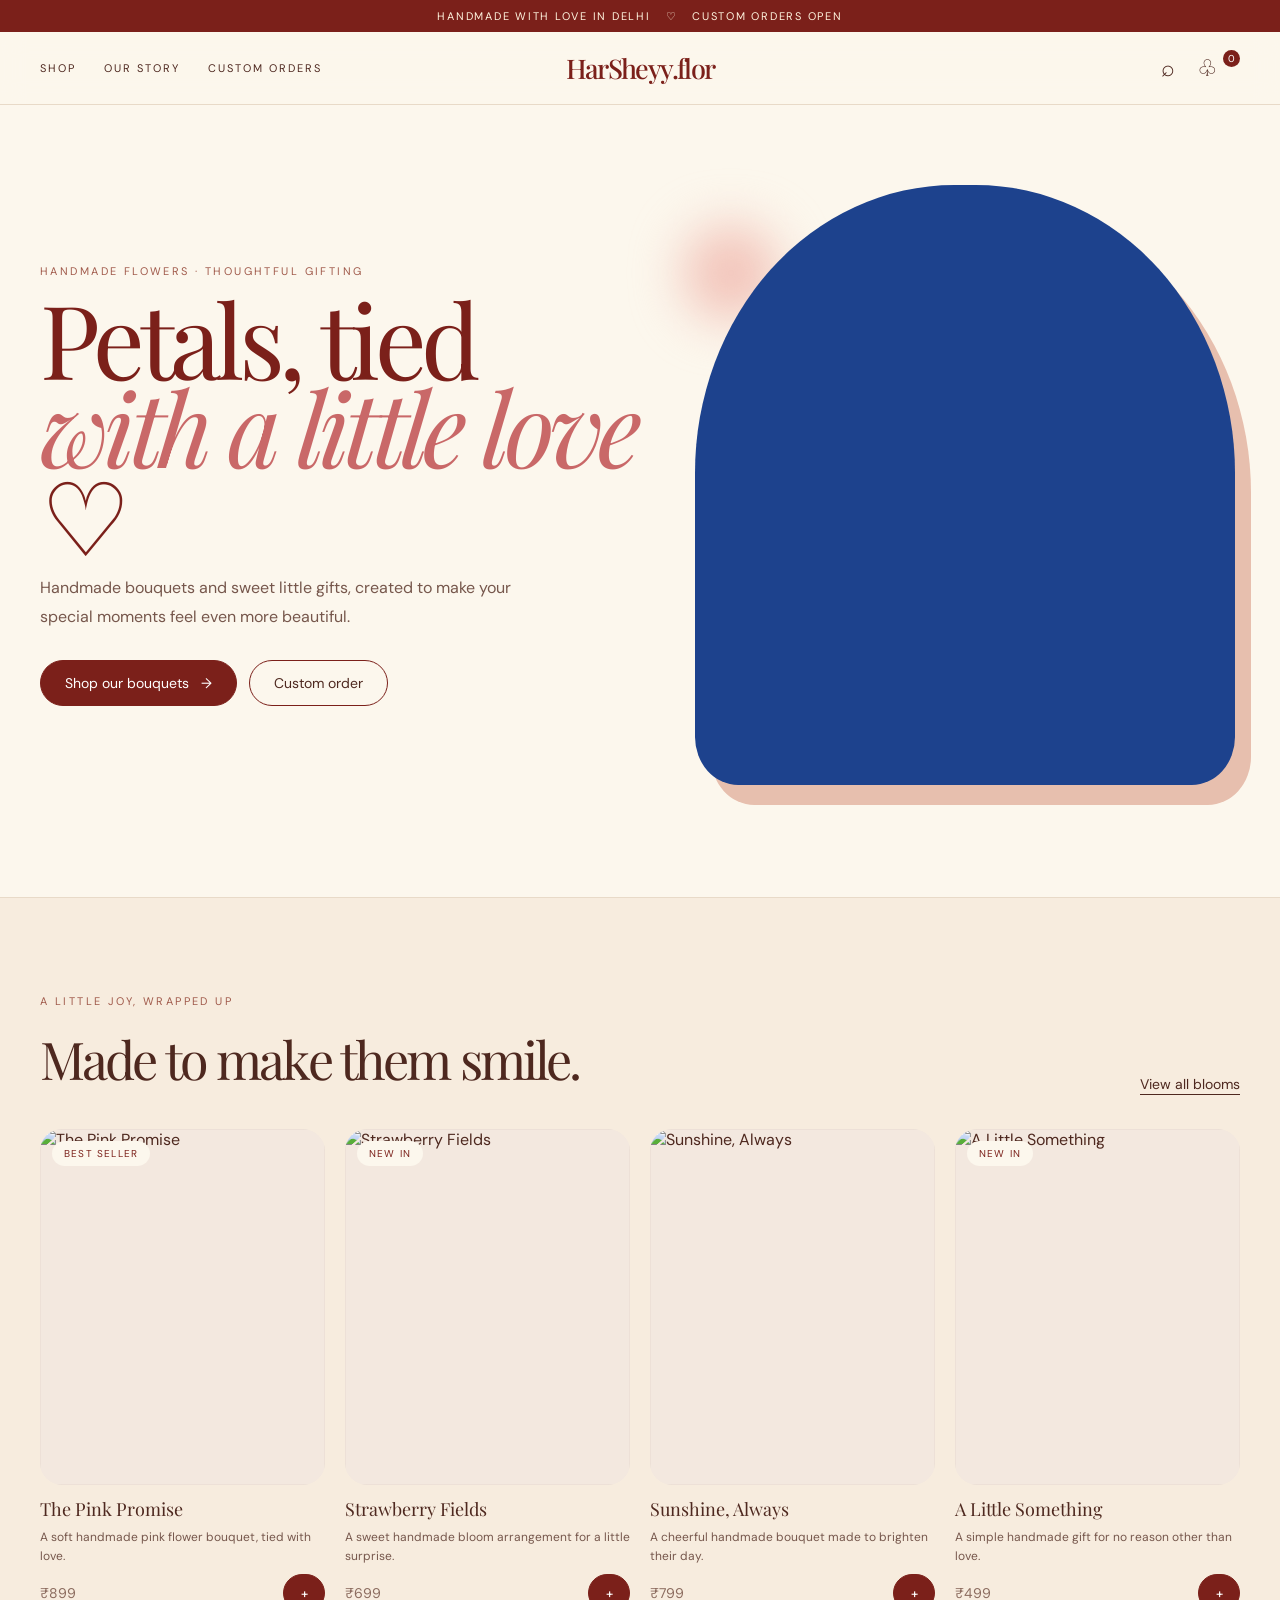
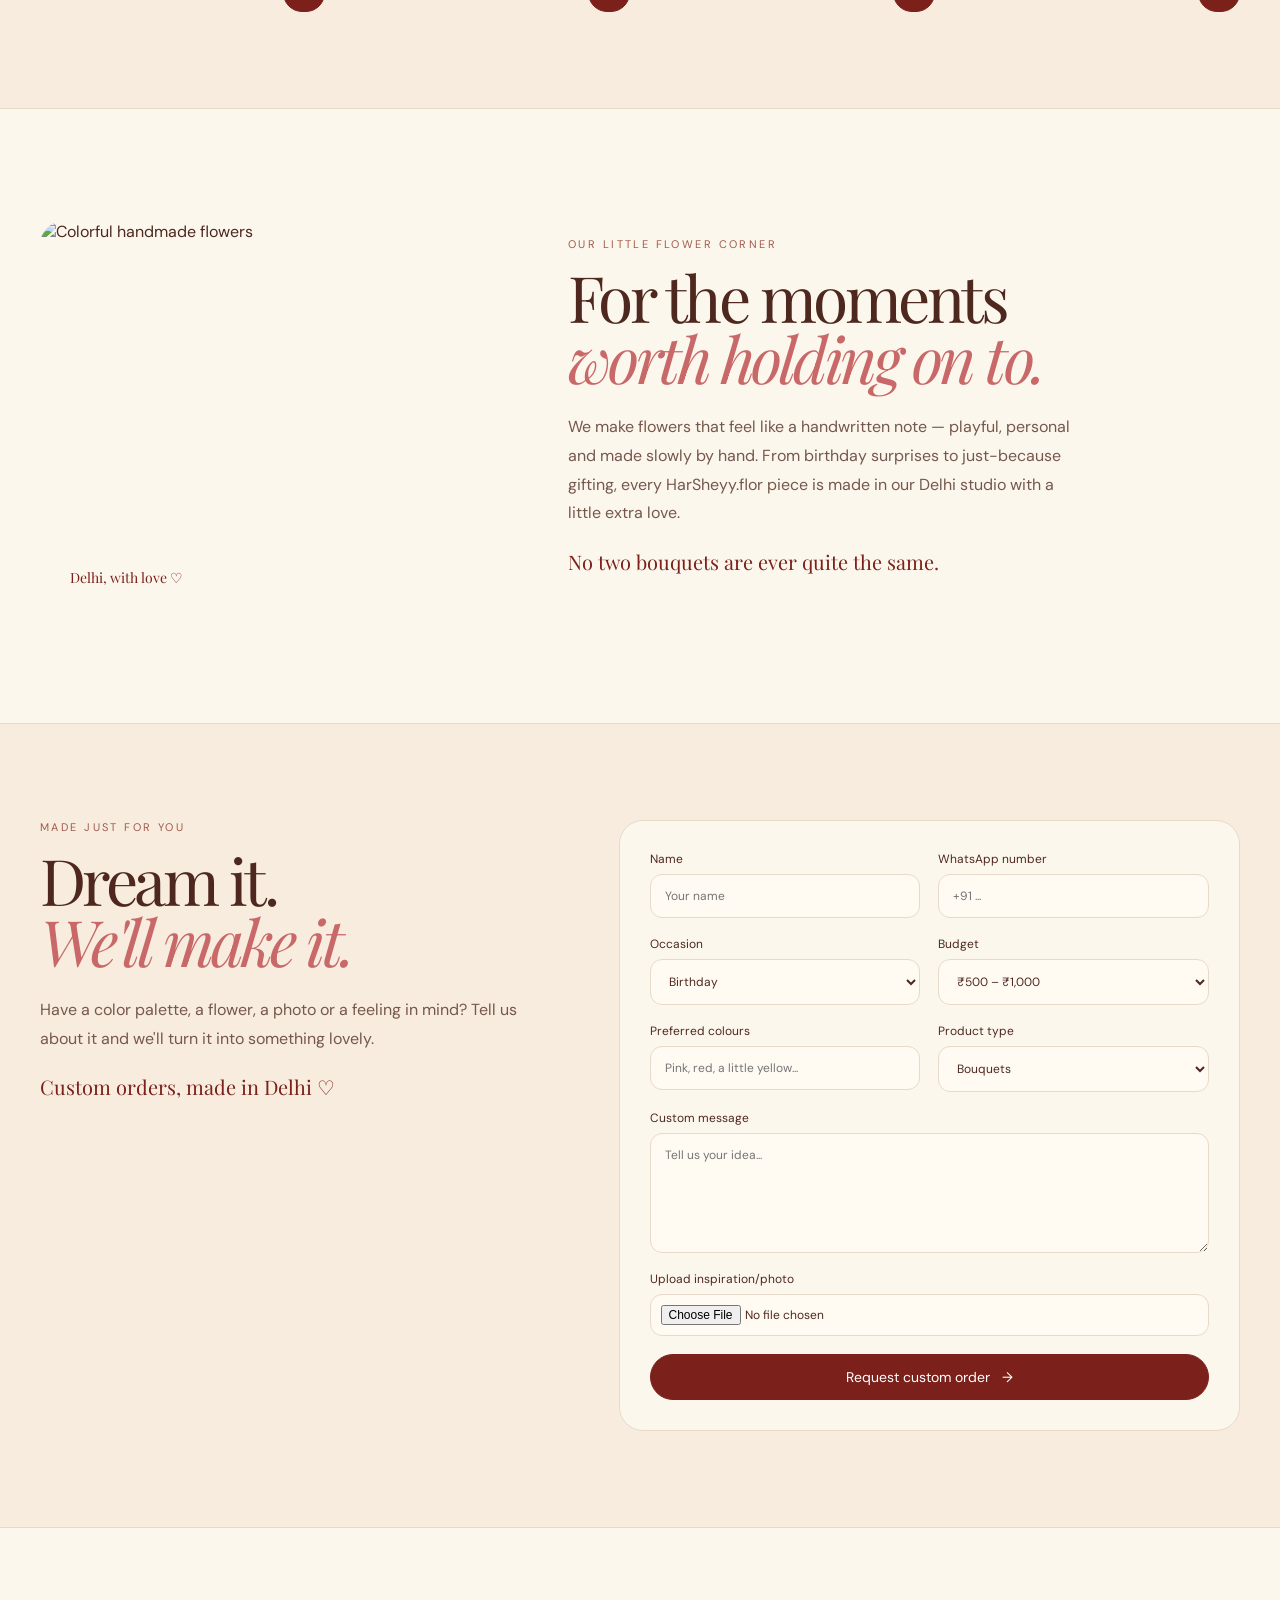
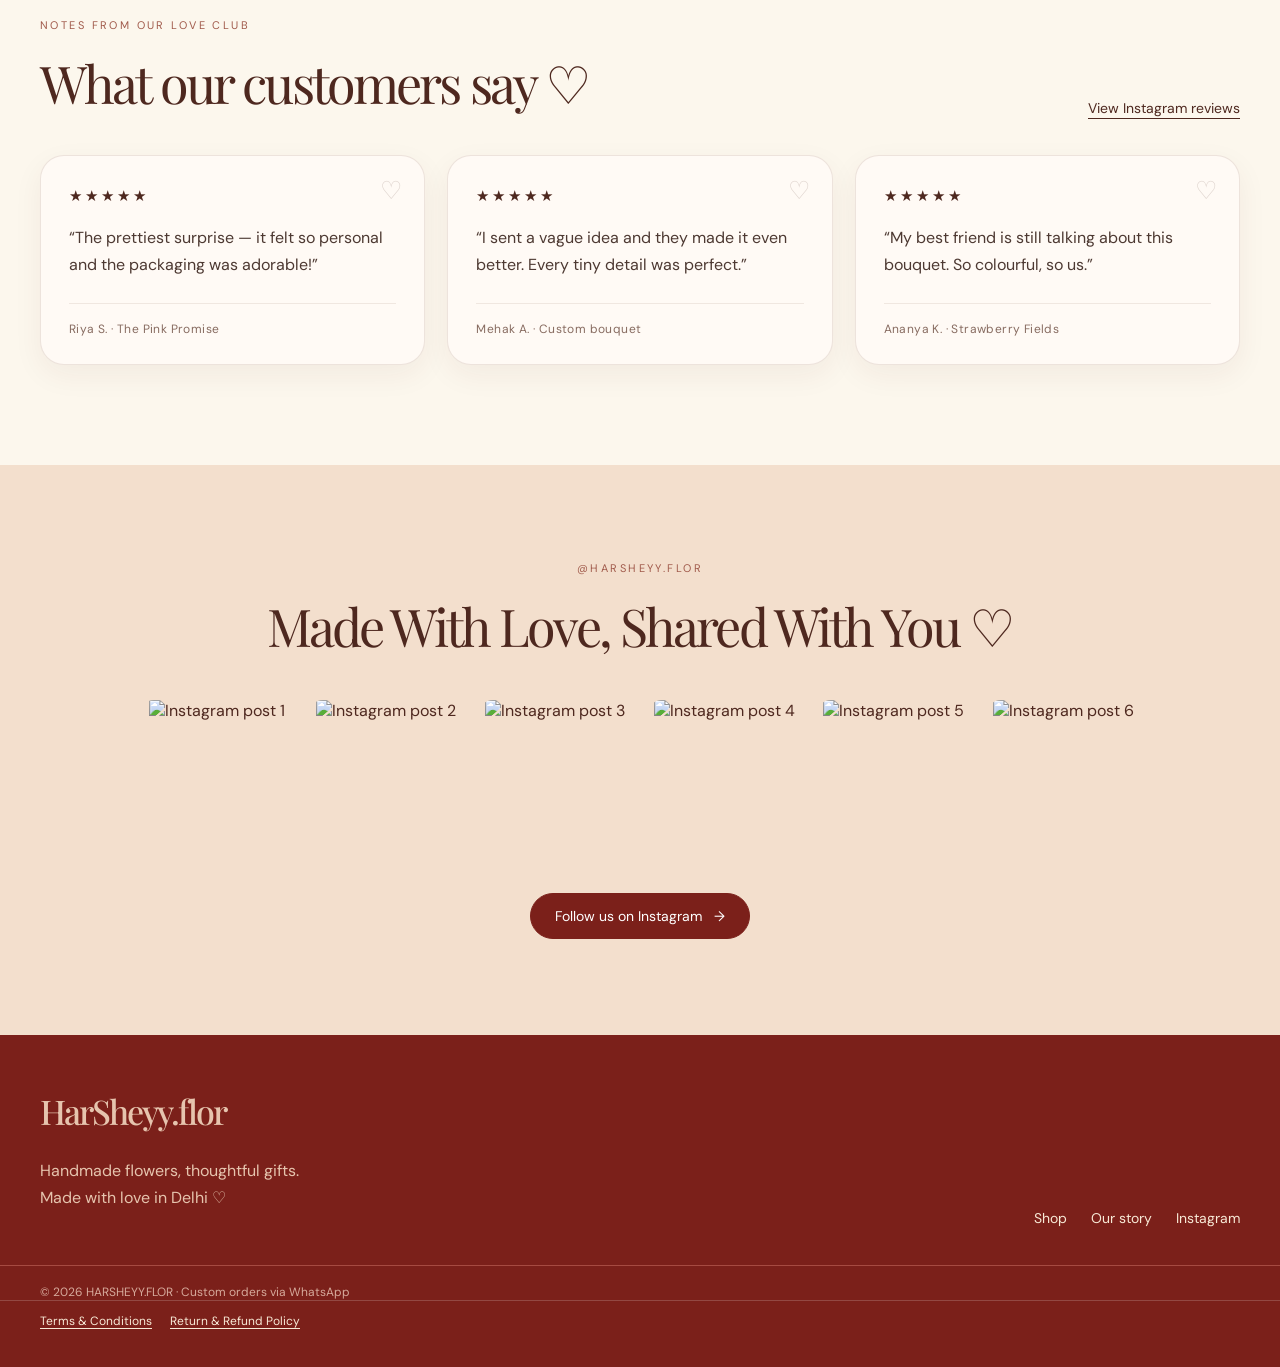
==== commit f866a840: "Update index.html" ====
--- a/index.html
+++ b/index.html
@@ -838,7 +838,7 @@
       <div>
 
         <p class="footer-brand">
-          HarSheyy <span></span> .flor
+          HarSheyy<span></span>.flor
         </p>
 
         <p>
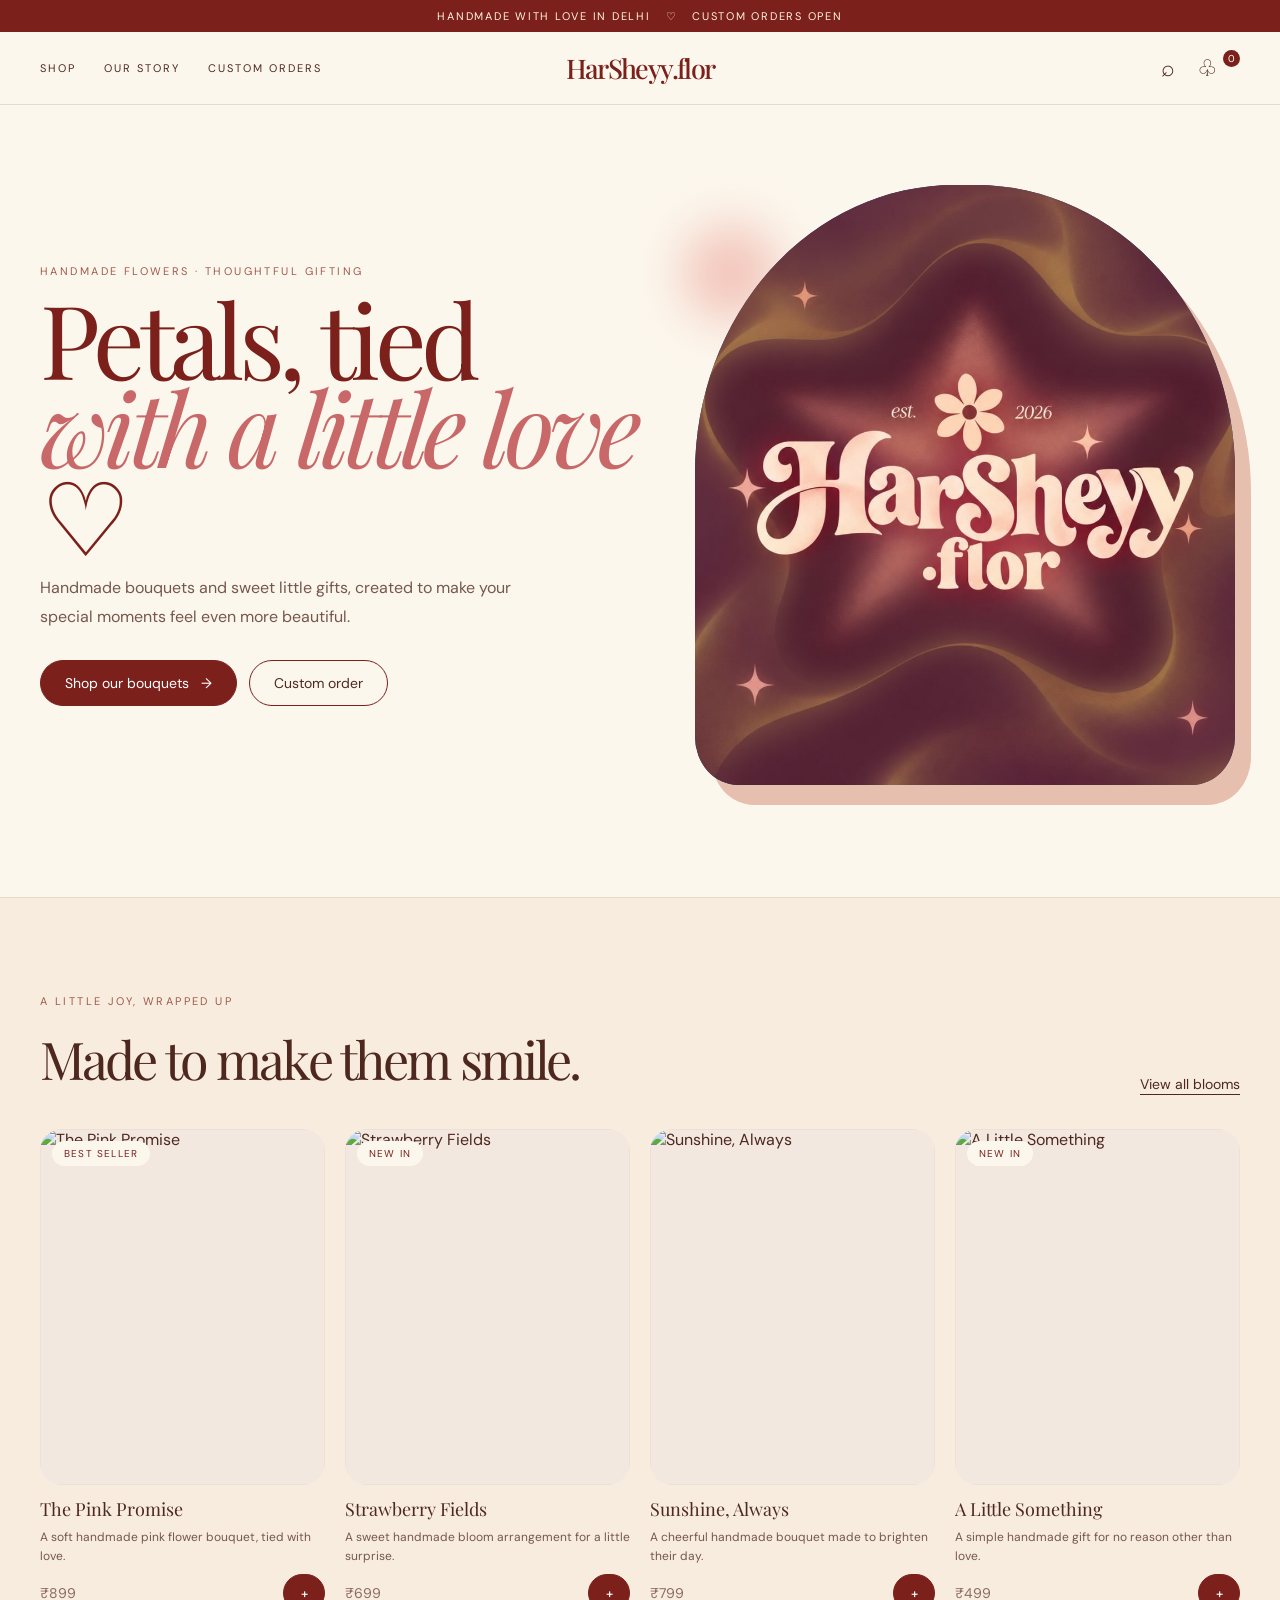
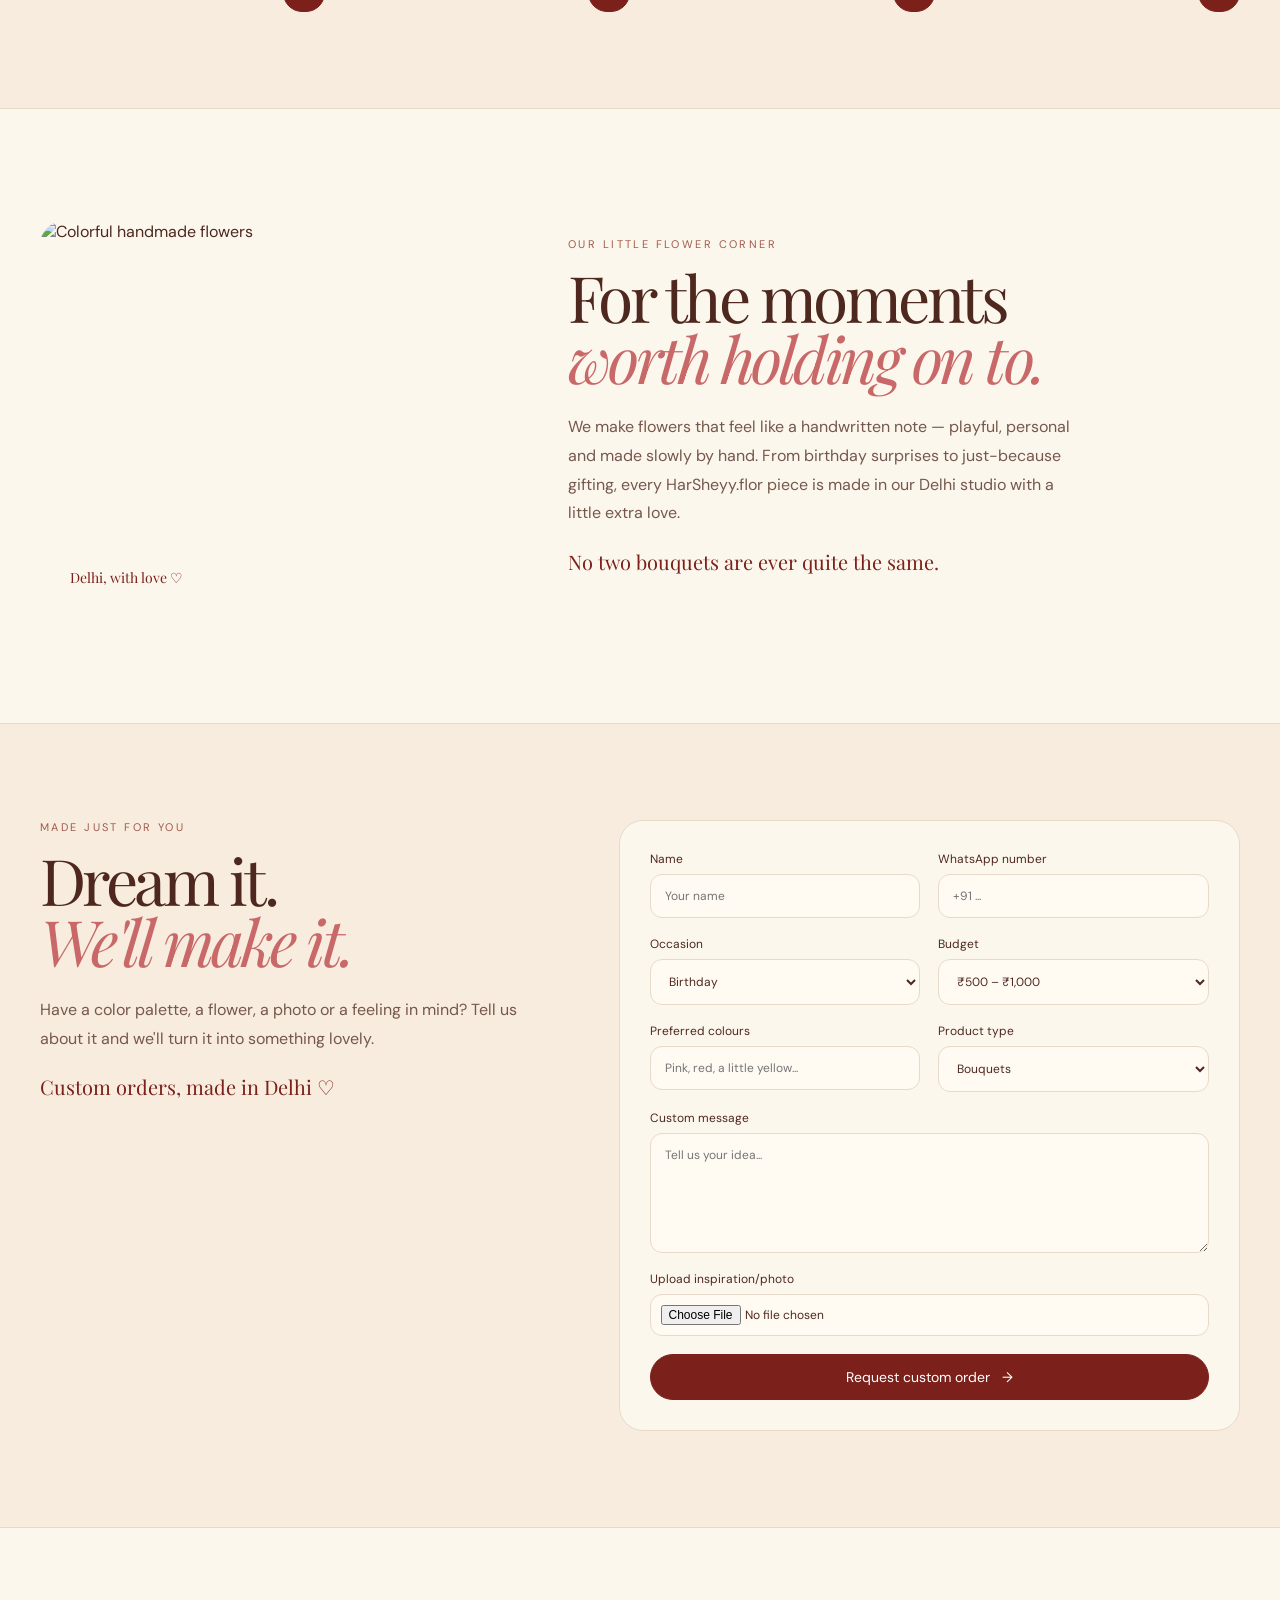
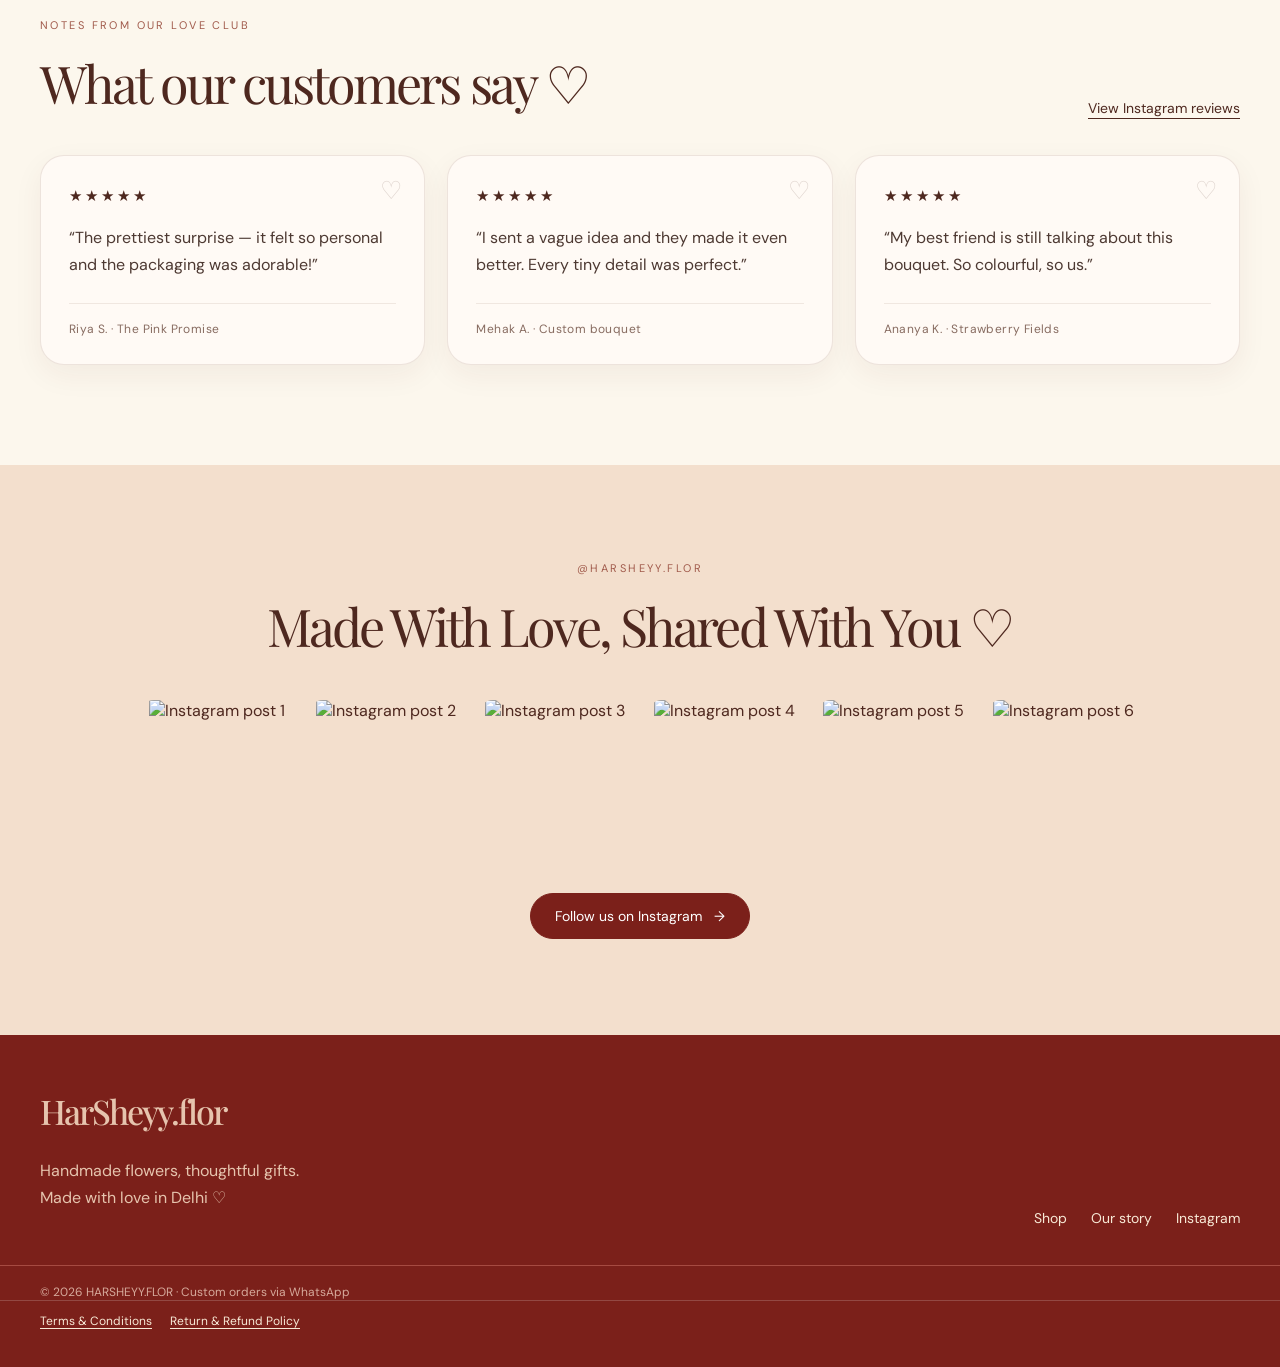
==== commit 921cc734: "Update index.html" ====
--- a/index.html
+++ b/index.html
@@ -21,7 +21,7 @@
   <link rel="stylesheet" href="style.css">
 </head>
 
-<link rel="icon" type="image/png" href="logo.png">
+<link rel="icon" type="image/png" href="logo.jpg">
 
 <body>
 
@@ -354,7 +354,7 @@
         <div class="logo-frame">
 
           <img
-            src="logo.png"
+            src="logo.jpg"
             alt="HarSheyy.flor logo"
           >
 
